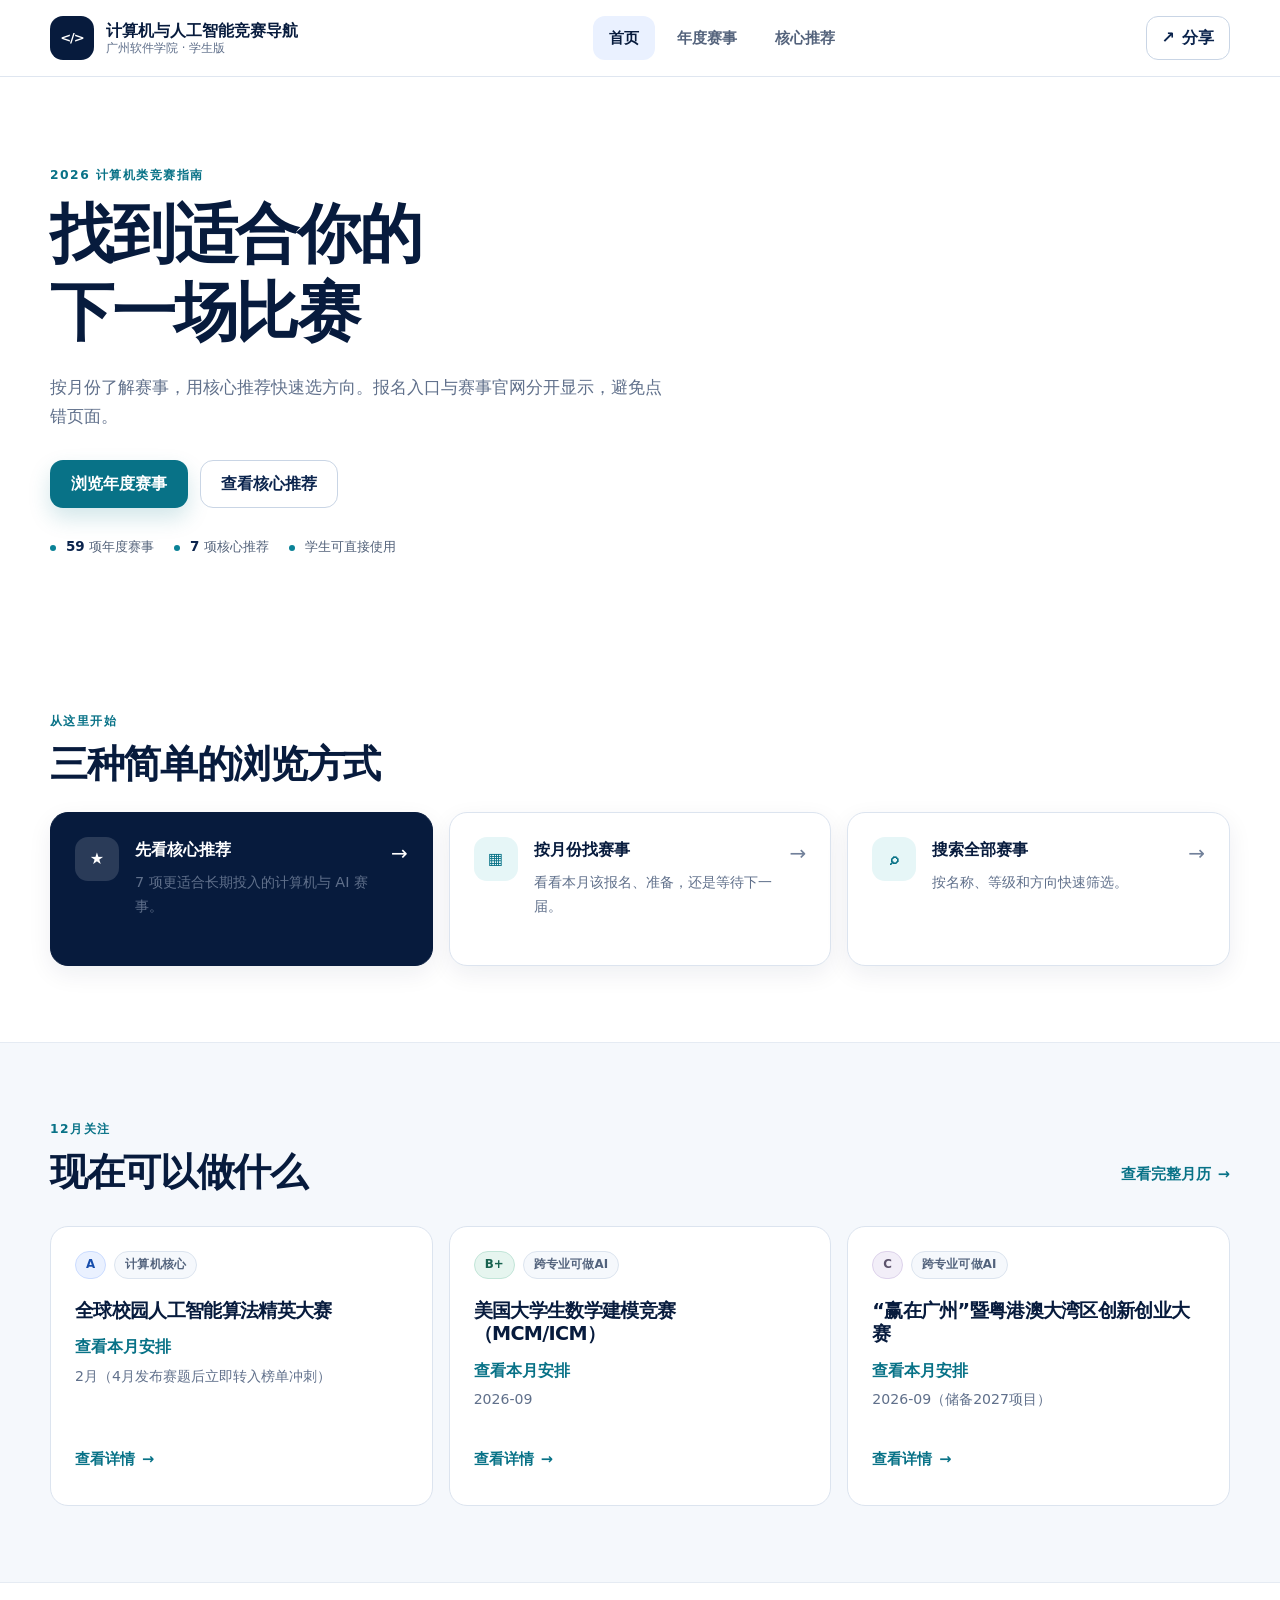
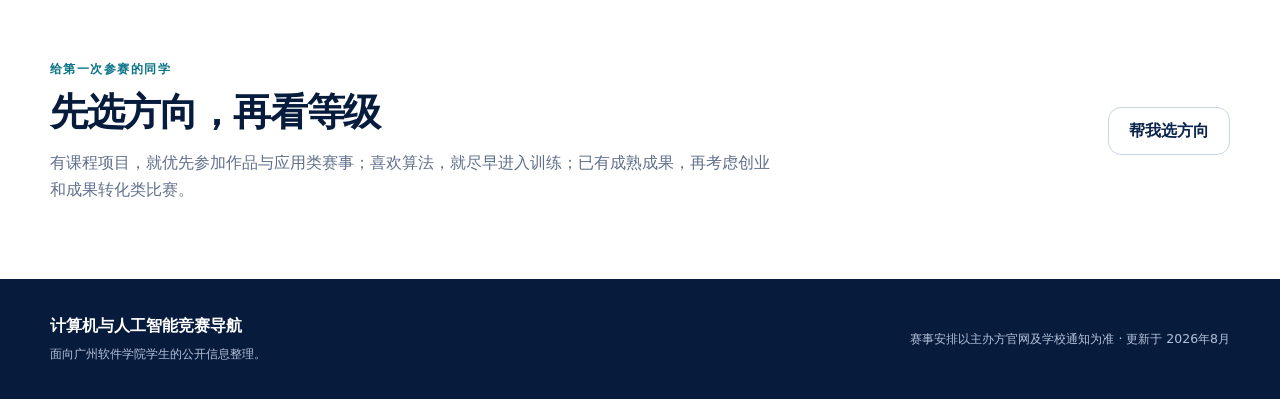
==== site/index.html @ 55485634 "Publish student competition guide" ====
<!doctype html>
<html lang="zh-CN">
<head>
  <meta charset="utf-8">
  <meta name="viewport" content="width=device-width, initial-scale=1">
  <meta name="theme-color" content="#071b3d">
  <meta name="description" content="面向广州软件学院学生的计算机与人工智能竞赛导航，简洁查看年度赛事、核心推荐、官网与报名状态。">
  <meta property="og:type" content="website">
  <meta property="og:title" content="计算机与人工智能竞赛导航">
  <meta property="og:description" content="找到适合你的下一场比赛。面向广州软件学院学生的简洁竞赛指南。">
  <meta property="og:image" content="https://jianfeng777.github.io/gzist-competition-guide/assets/og-cover.jpg">
  <meta property="og:url" content="https://jianfeng777.github.io/gzist-competition-guide/">
  <meta name="twitter:card" content="summary_large_image">
  <link rel="canonical" href="https://jianfeng777.github.io/gzist-competition-guide/">
  <link rel="icon" href="assets/favicon.svg" type="image/svg+xml">
  <link rel="stylesheet" href="styles.css">
  <title>计算机与人工智能竞赛导航｜广州软件学院</title>
</head>
<body data-page="home">
  <a class="skip-link" href="#main-content">跳到主要内容</a>

  <header class="site-header">
    <div class="shell header-inner">
      <a class="brand" href="index.html" aria-label="返回首页">
        <span class="brand-mark" aria-hidden="true">&lt;/&gt;</span>
        <span class="brand-copy">
          <strong>计算机与人工智能竞赛导航</strong>
          <small>广州软件学院 · 学生版</small>
        </span>
      </a>

      <button class="nav-toggle icon-button" type="button" aria-expanded="false" aria-controls="primary-nav">
        <span class="sr-only">打开导航</span>
        <span aria-hidden="true">☰</span>
      </button>

      <nav class="primary-nav" id="primary-nav" aria-label="主导航">
        <a href="index.html" data-nav="home">首页</a>
        <a href="competitions.html" data-nav="competitions">年度赛事</a>
        <a href="core.html" data-nav="core">核心推荐</a>
      </nav>

      <button class="share-button" id="share-button" type="button">
        <span aria-hidden="true">↗</span>
        <span>分享</span>
      </button>
    </div>
  </header>

  <main id="main-content">
    <section class="hero shell" aria-labelledby="hero-title">
      <div class="hero-copy">
        <p class="eyebrow">2026 计算机类竞赛指南</p>
        <h1 id="hero-title">找到适合你的<br>下一场比赛</h1>
        <p class="hero-summary">按月份了解赛事，用核心推荐快速选方向。报名入口与赛事官网分开显示，避免点错页面。</p>
        <div class="hero-actions">
          <a class="button button-primary" href="competitions.html">浏览年度赛事</a>
          <a class="button button-secondary" href="core.html">查看核心推荐</a>
        </div>
        <div class="hero-facts" aria-label="站点概况">
          <span><strong id="annual-count">54</strong> 项年度赛事</span>
          <span><strong id="core-count">7</strong> 项核心推荐</span>
          <span>学生可直接使用</span>
        </div>
      </div>
    </section>

    <section class="section shell" aria-labelledby="quick-title">
      <div class="section-heading compact-heading">
        <div>
          <p class="eyebrow">从这里开始</p>
          <h2 id="quick-title">三种简单的浏览方式</h2>
        </div>
      </div>
      <div class="entry-grid">
        <a class="entry-card entry-card-featured" href="core.html">
          <span class="entry-icon" aria-hidden="true">★</span>
          <div>
            <strong>先看核心推荐</strong>
            <p>7 项更适合长期投入的计算机与 AI 赛事。</p>
          </div>
          <span class="entry-arrow" aria-hidden="true">→</span>
        </a>
        <a class="entry-card" href="competitions.html">
          <span class="entry-icon" aria-hidden="true">▦</span>
          <div>
            <strong>按月份找赛事</strong>
            <p>看看本月该报名、准备，还是等待下一届。</p>
          </div>
          <span class="entry-arrow" aria-hidden="true">→</span>
        </a>
        <a class="entry-card" href="competitions.html?view=all">
          <span class="entry-icon" aria-hidden="true">⌕</span>
          <div>
            <strong>搜索全部赛事</strong>
            <p>按名称、等级和方向快速筛选。</p>
          </div>
          <span class="entry-arrow" aria-hidden="true">→</span>
        </a>
      </div>
    </section>

    <section class="section section-tinted" aria-labelledby="month-title">
      <div class="shell">
        <div class="section-heading">
          <div>
            <p class="eyebrow" id="month-eyebrow">本月关注</p>
            <h2 id="month-title">现在可以做什么</h2>
          </div>
          <a class="text-link" href="competitions.html">查看完整月历 <span aria-hidden="true">→</span></a>
        </div>
        <div class="focus-grid" id="home-focus-list" aria-live="polite"></div>
      </div>
    </section>

    <section class="section shell student-note" aria-labelledby="choose-title">
      <div class="student-note-copy">
        <p class="eyebrow">给第一次参赛的同学</p>
        <h2 id="choose-title">先选方向，再看等级</h2>
        <p>有课程项目，就优先参加作品与应用类赛事；喜欢算法，就尽早进入训练；已有成熟成果，再考虑创业和成果转化类比赛。</p>
      </div>
      <a class="button button-secondary" href="core.html">帮我选方向</a>
    </section>
  </main>

  <footer class="site-footer">
    <div class="shell footer-inner">
      <div>
        <strong>计算机与人工智能竞赛导航</strong>
        <p>面向广州软件学院学生的公开信息整理。</p>
      </div>
      <p>赛事安排以主办方官网及学校通知为准 · 更新于 <time datetime="2026-08-01">2026年8月</time></p>
    </div>
  </footer>

  <div class="toast" id="toast" role="status" aria-live="polite"></div>
  <noscript><p class="noscript">请启用 JavaScript 以查看本月推荐；年度赛事和核心推荐页面仍可正常打开。</p></noscript>
  <script src="data.js"></script>
  <script src="site.js"></script>
  <script src="home.js"></script>
</body>
</html>
---- site/styles.css ----
:root {
  --navy-950: #071b3d;
  --navy-900: #0b244d;
  --navy-800: #14345f;
  --blue-600: #245edb;
  --blue-100: #eaf1ff;
  --teal-700: #087287;
  --teal-600: #0a8297;
  --teal-100: #e6f6f7;
  --amber-700: #8a4b05;
  --amber-100: #fff3d8;
  --green-700: #176b55;
  --green-100: #e6f5ef;
  --red-700: #a83232;
  --red-100: #fff0f0;
  --ink: #13213a;
  --muted: #60708b;
  --line: #dce4ef;
  --line-strong: #c9d5e5;
  --surface: #ffffff;
  --surface-soft: #f5f8fc;
  --surface-blue: #eef5ff;
  --shadow-sm: 0 8px 24px rgba(10, 34, 75, 0.07);
  --shadow-md: 0 24px 60px rgba(10, 34, 75, 0.13);
  --radius-sm: 12px;
  --radius-md: 18px;
  --radius-lg: 28px;
  --shell: 1180px;
}

*,
*::before,
*::after {
  box-sizing: border-box;
}

html {
  scroll-behavior: smooth;
}

body {
  margin: 0;
  color: var(--ink);
  background: var(--surface);
  font-family: Inter, ui-sans-serif, system-ui, -apple-system, BlinkMacSystemFont, "Segoe UI", "PingFang SC", "Hiragino Sans GB", "Microsoft YaHei", sans-serif;
  line-height: 1.65;
  text-rendering: optimizeLegibility;
}

body.dialog-open {
  overflow: hidden;
}

a {
  color: inherit;
  text-decoration: none;
}

button,
input,
select {
  font: inherit;
}

button,
select {
  cursor: pointer;
}

img {
  display: block;
  max-width: 100%;
}

h1,
h2,
h3,
p,
figure {
  margin-top: 0;
}

h1,
h2,
h3,
strong {
  color: var(--navy-950);
}

h1,
h2,
h3 {
  line-height: 1.22;
  letter-spacing: -0.035em;
}

h1 {
  font-size: clamp(2.55rem, 5vw, 4.8rem);
}

h2 {
  font-size: clamp(1.72rem, 3vw, 2.45rem);
}

h3 {
  font-size: 1.15rem;
}

:focus-visible {
  outline: 3px solid rgba(36, 94, 219, 0.42);
  outline-offset: 3px;
}

.shell {
  width: min(calc(100% - 40px), var(--shell));
  margin-inline: auto;
}

.sr-only {
  position: absolute;
  width: 1px;
  height: 1px;
  padding: 0;
  margin: -1px;
  overflow: hidden;
  clip: rect(0, 0, 0, 0);
  white-space: nowrap;
  border: 0;
}

.skip-link {
  position: fixed;
  z-index: 1000;
  top: 10px;
  left: 10px;
  padding: 10px 14px;
  color: #fff;
  background: var(--navy-950);
  border-radius: 9px;
  transform: translateY(-150%);
}

.skip-link:focus {
  transform: translateY(0);
}

.eyebrow {
  margin-bottom: 10px;
  color: var(--teal-700);
  font-size: 0.77rem;
  font-weight: 800;
  letter-spacing: 0.12em;
  text-transform: uppercase;
}

.site-header {
  position: sticky;
  z-index: 40;
  top: 0;
  background: rgba(255, 255, 255, 0.96);
  border-bottom: 1px solid rgba(220, 228, 239, 0.9);
  backdrop-filter: blur(16px);
}

.header-inner {
  min-height: 76px;
  display: grid;
  grid-template-columns: auto 1fr auto;
  align-items: center;
  gap: 28px;
}

.brand {
  display: inline-flex;
  align-items: center;
  gap: 12px;
  min-width: 0;
}

.brand-mark {
  display: grid;
  width: 44px;
  height: 44px;
  flex: 0 0 44px;
  place-items: center;
  color: #fff;
  background: var(--navy-950);
  border-radius: 13px;
  font-size: 0.82rem;
  font-weight: 800;
  letter-spacing: -0.08em;
}

.brand-copy {
  display: flex;
  min-width: 0;
  flex-direction: column;
  line-height: 1.35;
}

.brand-copy strong {
  overflow: hidden;
  font-size: 0.98rem;
  text-overflow: ellipsis;
  white-space: nowrap;
}

.brand-copy small {
  color: var(--muted);
  font-size: 0.72rem;
}

.primary-nav {
  justify-self: center;
  display: flex;
  align-items: center;
  gap: 6px;
}

.primary-nav a {
  position: relative;
  min-height: 44px;
  display: inline-flex;
  align-items: center;
  padding: 0 16px;
  color: #53627b;
  border-radius: 12px;
  font-size: 0.92rem;
  font-weight: 700;
}

.primary-nav a:hover {
  color: var(--navy-950);
  background: var(--surface-soft);
}

.primary-nav a[aria-current="page"] {
  color: var(--navy-950);
  background: var(--blue-100);
}

.share-button,
.icon-button,
.subtle-button {
  min-width: 44px;
  min-height: 44px;
  border: 1px solid var(--line-strong);
  border-radius: 12px;
  color: var(--navy-900);
  background: var(--surface);
}

.share-button {
  display: inline-flex;
  align-items: center;
  justify-content: center;
  gap: 7px;
  padding: 0 15px;
  font-weight: 700;
}

.share-button:hover,
.subtle-button:hover,
.icon-button:hover {
  border-color: #9aacc4;
  background: var(--surface-soft);
}

.nav-toggle {
  display: none;
  font-size: 1.25rem;
}

.hero {
  min-height: 520px;
  display: grid;
  grid-template-columns: minmax(0, 820px);
  align-items: center;
  gap: 0;
  padding-block: 88px 76px;
}

.hero-copy {
  max-width: 820px;
}

.hero h1,
.core-hero h1,
.page-intro h1 {
  margin-bottom: 22px;
}

.hero h1 {
  max-width: 630px;
}

.hero-summary {
  max-width: 620px;
  margin-bottom: 30px;
  color: var(--muted);
  font-size: 1.08rem;
}

.hero-actions {
  display: flex;
  flex-wrap: wrap;
  gap: 12px;
}

.button {
  min-height: 48px;
  display: inline-flex;
  align-items: center;
  justify-content: center;
  gap: 8px;
  padding: 0 20px;
  border: 1px solid transparent;
  border-radius: 13px;
  font-weight: 800;
  transition: transform 160ms ease, box-shadow 160ms ease, background 160ms ease;
}

.button:hover:not(:disabled):not([aria-disabled="true"]) {
  transform: translateY(-1px);
}

.button-primary {
  color: #fff;
  background: var(--teal-700);
  box-shadow: 0 10px 22px rgba(8, 114, 135, 0.18);
}

.button-primary:hover {
  background: #075f70;
}

.button-secondary {
  color: var(--navy-900);
  background: var(--surface);
  border-color: var(--line-strong);
}

.button-secondary:hover {
  background: var(--surface-soft);
  border-color: #9baec7;
}

.button-small {
  min-height: 44px;
  padding-inline: 15px;
  font-size: 0.86rem;
}

.button[disabled],
.button[aria-disabled="true"] {
  color: #7d8a9f;
  background: #edf1f6;
  border-color: #e0e6ee;
  box-shadow: none;
  cursor: not-allowed;
}

.hero-facts {
  display: flex;
  flex-wrap: wrap;
  gap: 10px 20px;
  margin-top: 28px;
  color: #53627a;
  font-size: 0.84rem;
}

.hero-facts span {
  position: relative;
  padding-left: 16px;
}

.hero-facts span::before {
  content: "";
  position: absolute;
  top: 0.64em;
  left: 0;
  width: 6px;
  height: 6px;
  background: var(--teal-600);
  border-radius: 999px;
}

.hero-facts strong {
  color: var(--navy-900);
}

.section {
  padding-block: 76px;
}

.section-tinted {
  background: var(--surface-soft);
  border-block: 1px solid #e5ebf3;
}

.section-heading {
  display: flex;
  align-items: end;
  justify-content: space-between;
  gap: 24px;
  margin-bottom: 30px;
}

.section-heading h2 {
  margin-bottom: 0;
}

.compact-heading {
  margin-bottom: 24px;
}

.text-link {
  min-height: 44px;
  display: inline-flex;
  align-items: center;
  gap: 7px;
  color: var(--teal-700);
  font-size: 0.91rem;
  font-weight: 800;
  white-space: nowrap;
}

.text-link:hover {
  text-decoration: underline;
  text-underline-offset: 4px;
}

.entry-grid {
  display: grid;
  grid-template-columns: repeat(3, 1fr);
  gap: 16px;
}

.entry-card {
  min-height: 154px;
  display: grid;
  grid-template-columns: auto 1fr auto;
  align-items: start;
  gap: 16px;
  padding: 24px;
  background: var(--surface);
  border: 1px solid var(--line);
  border-radius: var(--radius-md);
  box-shadow: var(--shadow-sm);
  transition: border-color 160ms ease, transform 160ms ease, box-shadow 160ms ease;
}

.entry-card:hover {
  transform: translateY(-3px);
  border-color: #aec0d8;
  box-shadow: 0 16px 36px rgba(10, 34, 75, 0.11);
}

.entry-card-featured {
  color: #fff;
  background: var(--navy-950);
  border-color: var(--navy-950);
}

.entry-card-featured strong,
.entry-card-featured p {
  color: #fff;
}

.entry-card p {
  margin: 8px 0 0;
  color: var(--muted);
  font-size: 0.9rem;
}

.entry-icon {
  display: grid;
  width: 44px;
  height: 44px;
  place-items: center;
  color: var(--teal-700);
  background: var(--teal-100);
  border-radius: 13px;
  font-weight: 900;
}

.entry-card-featured .entry-icon {
  color: #fff;
  background: rgba(255, 255, 255, 0.14);
}

.entry-arrow {
  color: #71809a;
  font-size: 1.25rem;
}

.entry-card-featured .entry-arrow {
  color: #fff;
}

.focus-grid {
  display: grid;
  grid-template-columns: repeat(3, 1fr);
  gap: 16px;
}

.focus-card {
  min-height: 280px;
  display: flex;
  flex-direction: column;
  padding: 24px;
  background: var(--surface);
  border: 1px solid var(--line);
  border-radius: var(--radius-md);
}

.focus-card .badge-row {
  margin-bottom: 20px;
}

.focus-card h3 {
  margin-bottom: 12px;
  font-size: 1.2rem;
}

.focus-action {
  margin-bottom: 4px;
  color: var(--teal-700);
  font-weight: 800;
}

.focus-hint {
  color: var(--muted);
  font-size: 0.88rem;
}

.focus-card .text-link {
  align-self: flex-start;
  margin-top: auto;
}

.badge-row {
  display: flex;
  flex-wrap: wrap;
  align-items: center;
  gap: 8px;
}

.badge {
  min-height: 28px;
  display: inline-flex;
  align-items: center;
  padding: 3px 10px;
  color: #52627c;
  background: var(--surface-soft);
  border: 1px solid var(--line);
  border-radius: 999px;
  font-size: 0.74rem;
  font-weight: 800;
  letter-spacing: 0.01em;
}

.badge-level-a-plus {
  color: #9a2929;
  background: var(--red-100);
  border-color: #f2c5c5;
}

.badge-level-a {
  color: #174eac;
  background: var(--blue-100);
  border-color: #cbdcff;
}

.badge-level-b-plus,
.badge-level-b {
  color: #17624f;
  background: var(--green-100);
  border-color: #c2e5d8;
}

.badge-level-c {
  color: #5c536c;
  background: #f2eef8;
  border-color: #ddd2eb;
}

.badge-active {
  color: var(--green-700);
  background: var(--green-100);
  border-color: #c2e5d8;
}

.badge-warning {
  color: var(--amber-700);
  background: var(--amber-100);
  border-color: #eed7a8;
}

.badge-neutral {
  color: #5b687d;
  background: #f1f4f8;
}

.student-note {
  display: flex;
  align-items: center;
  justify-content: space-between;
  gap: 40px;
}

.student-note-copy {
  max-width: 720px;
}

.student-note-copy h2 {
  margin-bottom: 14px;
}

.student-note-copy p:last-child {
  margin-bottom: 0;
  color: var(--muted);
}

.page-intro {
  padding-block: 62px 38px;
}

.page-intro h1 {
  font-size: clamp(2.35rem, 4.5vw, 3.8rem);
}

.page-intro > p:last-child {
  max-width: 680px;
  margin-bottom: 0;
  color: var(--muted);
  font-size: 1.02rem;
}

.catalog-shell {
  padding-bottom: 90px;
}

.catalog-toolbar {
  position: sticky;
  z-index: 25;
  top: 88px;
  display: grid;
  grid-template-columns: minmax(280px, 1fr) auto;
  gap: 16px;
  margin-bottom: 18px;
  padding: 12px;
  background: rgba(255, 255, 255, 0.96);
  border: 1px solid var(--line);
  border-radius: 16px;
  box-shadow: var(--shadow-sm);
  backdrop-filter: blur(12px);
}

.search-field {
  min-height: 48px;
  display: flex;
  align-items: center;
  gap: 10px;
  padding: 0 14px;
  background: var(--surface-soft);
  border: 1px solid transparent;
  border-radius: 12px;
  color: #6b7a91;
}

.search-field:focus-within {
  border-color: #9bb6e9;
  background: #fff;
}

.search-field input {
  width: 100%;
  min-width: 0;
  color: var(--ink);
  background: transparent;
  border: 0;
  outline: 0;
}

.search-field input::placeholder {
  color: #76849a;
}

.filter-row {
  display: flex;
  gap: 10px;
}

.filter-row label {
  display: flex;
  align-items: center;
  gap: 8px;
  color: var(--muted);
  font-size: 0.79rem;
  font-weight: 700;
}

.filter-row select {
  min-height: 48px;
  padding: 0 36px 0 12px;
  color: var(--navy-900);
  background: var(--surface);
  border: 1px solid var(--line-strong);
  border-radius: 12px;
  font-weight: 700;
}

.month-panel {
  margin-bottom: 22px;
  padding: 18px;
  background: var(--surface-soft);
  border: 1px solid var(--line);
  border-radius: var(--radius-md);
}

.month-panel-head {
  display: flex;
  align-items: center;
  justify-content: space-between;
  gap: 18px;
  margin-bottom: 14px;
}

.month-panel-head > div {
  display: flex;
  align-items: baseline;
  gap: 12px;
}

.month-panel-head strong {
  font-size: 1.15rem;
}

.month-panel-head span {
  color: var(--muted);
  font-size: 0.84rem;
}

.subtle-button {
  padding-inline: 14px;
  font-size: 0.82rem;
  font-weight: 800;
}

.month-strip {
  display: grid;
  grid-template-columns: repeat(12, minmax(58px, 1fr));
  gap: 6px;
}

.month-button {
  min-height: 54px;
  display: flex;
  flex-direction: column;
  align-items: center;
  justify-content: center;
  padding: 6px;
  color: #52617a;
  background: var(--surface);
  border: 1px solid var(--line);
  border-radius: 10px;
  font-size: 0.77rem;
  font-weight: 800;
}

.month-button small {
  color: #7b899e;
  font-size: 0.66rem;
  font-weight: 600;
}

.month-button:hover {
  border-color: #9db1cb;
}

.month-button[aria-pressed="true"] {
  color: #fff;
  background: var(--navy-900);
  border-color: var(--navy-900);
}

.month-button[aria-pressed="true"] small {
  color: #d9e6ff;
}

.catalog-results {
  display: grid;
  grid-template-columns: repeat(2, minmax(0, 1fr));
  gap: 14px;
}

.competition-card {
  min-height: 310px;
  display: flex;
  flex-direction: column;
  padding: 22px;
  background: var(--surface);
  border: 1px solid var(--line);
  border-radius: var(--radius-md);
  transition: border-color 160ms ease, box-shadow 160ms ease;
}

.competition-card:hover {
  border-color: #b5c4d8;
  box-shadow: var(--shadow-sm);
}

.competition-card.is-c-tier {
  border-style: dashed;
  background: #fcfbfe;
}

.competition-card h3 {
  margin: 14px 0 8px;
  font-size: 1.16rem;
}

.competition-card .card-intro {
  display: -webkit-box;
  overflow: hidden;
  margin-bottom: 16px;
  color: var(--muted);
  font-size: 0.89rem;
  -webkit-box-orient: vertical;
  -webkit-line-clamp: 3;
}

.card-stage {
  display: grid;
  grid-template-columns: auto 1fr;
  align-items: start;
  gap: 10px;
  margin-top: auto;
  padding: 12px;
  background: var(--surface-soft);
  border-radius: 12px;
}

.stage-dot {
  width: 9px;
  height: 9px;
  margin-top: 0.55em;
  background: #7f8ca0;
  border-radius: 999px;
}

.stage-dot.active {
  background: var(--green-700);
}

.stage-dot.warning {
  background: var(--amber-700);
}

.card-stage strong {
  display: block;
  font-size: 0.83rem;
}

.card-stage span {
  display: block;
  margin-top: 2px;
  color: var(--muted);
  font-size: 0.78rem;
}

.card-actions {
  display: grid;
  grid-template-columns: repeat(3, 1fr);
  gap: 8px;
  margin-top: 14px;
}

.card-actions .button {
  padding-inline: 10px;
}

.registration-hint {
  grid-column: 1 / -1;
  margin: 0;
  color: var(--muted);
  font-size: 0.75rem;
}

.empty-state {
  padding: 70px 20px;
  text-align: center;
  background: var(--surface-soft);
  border: 1px dashed var(--line-strong);
  border-radius: var(--radius-md);
}

.empty-state > span {
  display: inline-grid;
  width: 52px;
  height: 52px;
  place-items: center;
  color: var(--teal-700);
  background: var(--teal-100);
  border-radius: 16px;
  font-size: 1.4rem;
}

.empty-state h3 {
  margin: 18px 0 8px;
}

.empty-state p {
  color: var(--muted);
}

.detail-dialog {
  width: min(720px, calc(100% - 32px));
  max-height: min(86vh, 900px);
  padding: 0;
  overflow: hidden;
  color: var(--ink);
  background: var(--surface);
  border: 0;
  border-radius: 22px;
  box-shadow: var(--shadow-md);
}

.detail-dialog::backdrop {
  background: rgba(3, 14, 35, 0.62);
  backdrop-filter: blur(4px);
}

.dialog-card {
  max-height: inherit;
  display: flex;
  flex-direction: column;
}

.dialog-header {
  display: flex;
  align-items: start;
  justify-content: space-between;
  gap: 18px;
  padding: 24px 26px 20px;
  border-bottom: 1px solid var(--line);
}

.dialog-header h2 {
  margin: 10px 0 0;
  font-size: clamp(1.35rem, 3vw, 1.85rem);
}

.dialog-close {
  flex: 0 0 44px;
  font-size: 1.5rem;
}

.dialog-body {
  padding: 24px 26px;
  overflow-y: auto;
}

.detail-lead {
  margin-bottom: 22px;
  padding: 16px;
  background: var(--surface-blue);
  border-radius: 14px;
}

.detail-lead strong {
  display: block;
  margin-bottom: 4px;
}

.detail-lead p {
  margin-bottom: 0;
  color: #445674;
}

.detail-grid {
  display: grid;
  grid-template-columns: 1fr 1fr;
  gap: 18px;
}

.detail-item {
  padding-bottom: 18px;
  border-bottom: 1px solid var(--line);
}

.detail-item.full {
  grid-column: 1 / -1;
}

.detail-item h3 {
  margin-bottom: 7px;
  color: var(--teal-700);
  font-size: 0.8rem;
  letter-spacing: 0.04em;
}

.detail-item p {
  margin-bottom: 0;
  color: #4d5d75;
  font-size: 0.9rem;
}

.detail-more {
  grid-column: 1 / -1;
  border-bottom: 1px solid var(--line);
}

.detail-more summary {
  min-height: 48px;
  display: flex;
  align-items: center;
  color: var(--navy-900);
  font-size: 0.88rem;
  font-weight: 800;
  cursor: pointer;
}

.detail-more p {
  color: #4d5d75;
  font-size: 0.89rem;
}

.dialog-footer {
  display: grid;
  grid-template-columns: 1fr 1fr;
  gap: 10px;
  padding: 16px 26px 22px;
  background: var(--surface-soft);
  border-top: 1px solid var(--line);
}

.dialog-registration-note {
  grid-column: 1 / -1;
  margin: 0;
  color: var(--muted);
  font-size: 0.78rem;
}

.core-hero {
  display: grid;
  grid-template-columns: minmax(0, 1.2fr) minmax(300px, 0.8fr);
  align-items: end;
  gap: 64px;
  padding-block: 72px 54px;
}

.core-hero h1 {
  font-size: clamp(2.6rem, 5vw, 4.5rem);
}

.core-hero > div:first-child > p:last-child {
  max-width: 700px;
  margin-bottom: 0;
  color: var(--muted);
  font-size: 1.05rem;
}

.core-principle {
  display: grid;
  grid-template-columns: auto 1fr;
  gap: 16px;
  padding: 24px;
  color: #fff;
  background: var(--navy-950);
  border-radius: var(--radius-md);
  box-shadow: var(--shadow-md);
}

.core-principle > span {
  display: grid;
  width: 46px;
  height: 46px;
  place-items: center;
  color: var(--navy-950);
  background: #fff;
  border-radius: 14px;
  font-size: 1.2rem;
}

.core-principle strong,
.core-principle p {
  color: #fff;
}

.core-principle p {
  margin: 5px 0 0;
  font-size: 0.88rem;
  opacity: 0.78;
}

.timeline-section {
  padding-block: 24px 58px;
}

.timeline {
  display: grid;
  grid-template-columns: repeat(4, 1fr);
  margin: 0;
  padding: 0;
  list-style: none;
  border: 1px solid var(--line);
  border-radius: var(--radius-md);
  overflow: hidden;
}

.timeline li {
  position: relative;
  min-height: 112px;
  padding: 22px;
  background: var(--surface);
}

.timeline li + li {
  border-left: 1px solid var(--line);
}

.timeline li::before {
  content: "";
  display: block;
  width: 24px;
  height: 4px;
  margin-bottom: 18px;
  background: var(--teal-600);
  border-radius: 999px;
}

.timeline span {
  display: block;
  color: var(--muted);
  font-size: 0.76rem;
}

.timeline strong {
  display: block;
  margin-top: 4px;
  font-size: 0.93rem;
}

.core-group + .core-group {
  margin-top: 48px;
}

.core-group-heading {
  display: flex;
  align-items: baseline;
  gap: 12px;
  margin-bottom: 16px;
}

.core-group-heading h3 {
  margin: 0;
  font-size: 1.35rem;
}

.core-group-heading p {
  margin: 0;
  color: var(--muted);
  font-size: 0.85rem;
}

.core-grid {
  display: grid;
  grid-template-columns: repeat(3, minmax(0, 1fr));
  gap: 16px;
}

.core-card {
  min-height: 350px;
  display: flex;
  flex-direction: column;
  padding: 24px;
  background: var(--surface);
  border: 1px solid var(--line);
  border-radius: var(--radius-md);
  box-shadow: var(--shadow-sm);
}

.core-card h3 {
  margin: 16px 0 8px;
  font-size: 1.18rem;
}

.core-position {
  margin-bottom: 14px;
  color: var(--teal-700);
  font-size: 0.82rem;
  font-weight: 800;
}

.core-why {
  display: -webkit-box;
  overflow: hidden;
  color: var(--muted);
  font-size: 0.88rem;
  -webkit-box-orient: vertical;
  -webkit-line-clamp: 4;
}

.core-window {
  margin-top: auto;
  padding: 12px;
  background: var(--surface-soft);
  border-radius: 12px;
  color: #52617a;
  font-size: 0.8rem;
}

.core-window strong {
  display: block;
  margin-bottom: 3px;
  font-size: 0.77rem;
}

.core-card .card-actions {
  grid-template-columns: 1fr 1fr;
}

.site-footer {
  padding-block: 34px;
  color: #c4cee0;
  background: var(--navy-950);
}

.footer-inner {
  display: flex;
  align-items: center;
  justify-content: space-between;
  gap: 30px;
}

.footer-inner strong {
  color: #fff;
}

.footer-inner p {
  margin: 5px 0 0;
  color: #b5c2d8;
  font-size: 0.78rem;
}

.footer-inner > p {
  margin: 0;
  text-align: right;
}

.toast {
  position: fixed;
  z-index: 100;
  right: 24px;
  bottom: 24px;
  max-width: min(360px, calc(100% - 32px));
  padding: 12px 16px;
  color: #fff;
  background: var(--navy-950);
  border-radius: 12px;
  box-shadow: var(--shadow-md);
  opacity: 0;
  pointer-events: none;
  transform: translateY(10px);
  transition: opacity 160ms ease, transform 160ms ease;
}

.toast.is-visible {
  opacity: 1;
  transform: translateY(0);
}

.noscript {
  margin: 0;
  padding: 12px 20px;
  color: var(--amber-700);
  background: var(--amber-100);
  text-align: center;
}

@media (max-width: 1040px) {
  .header-inner {
    gap: 14px;
  }

  .primary-nav a {
    padding-inline: 12px;
  }

  .hero {
    min-height: auto;
    grid-template-columns: 1fr;
    gap: 0;
    padding-block: 60px;
  }

  .hero h1 {
    font-size: clamp(2.6rem, 6vw, 4rem);
  }

  .entry-grid,
  .focus-grid,
  .core-grid {
    grid-template-columns: repeat(2, minmax(0, 1fr));
  }

  .entry-grid .entry-card:last-child,
  .focus-grid .focus-card:last-child {
    grid-column: span 2;
  }

  .catalog-toolbar {
    grid-template-columns: 1fr;
  }

  .filter-row {
    justify-content: space-between;
  }

  .filter-row label {
    flex: 1;
  }

  .filter-row select {
    width: 100%;
  }

  .month-strip {
    display: flex;
    overflow-x: auto;
    scroll-snap-type: x proximity;
    scrollbar-width: thin;
  }

  .month-button {
    min-width: 68px;
    flex: 0 0 68px;
    scroll-snap-align: center;
  }

  .core-hero {
    gap: 34px;
  }
}

@media (max-width: 760px) {
  .shell {
    width: min(calc(100% - 28px), var(--shell));
  }

  .site-header {
    position: sticky;
  }

  .header-inner {
    min-height: 68px;
    grid-template-columns: 1fr auto auto;
  }

  .brand-mark {
    width: 40px;
    height: 40px;
    flex-basis: 40px;
  }

  .brand-copy strong {
    max-width: 210px;
    font-size: 0.88rem;
  }

  .brand-copy small {
    display: none;
  }

  .nav-toggle {
    display: inline-grid;
    place-items: center;
  }

  .primary-nav {
    position: absolute;
    top: calc(100% + 1px);
    right: 14px;
    left: 14px;
    display: none;
    padding: 10px;
    background: var(--surface);
    border: 1px solid var(--line);
    border-radius: 14px;
    box-shadow: var(--shadow-md);
  }

  .primary-nav.is-open {
    display: grid;
  }

  .primary-nav a {
    width: 100%;
  }

  .share-button {
    width: 44px;
    padding: 0;
  }

  .share-button span:last-child {
    display: none;
  }

  .hero {
    grid-template-columns: 1fr;
    padding-block: 44px 50px;
  }

  .hero h1 {
    font-size: clamp(2.7rem, 13vw, 4rem);
  }

  .hero-summary {
    font-size: 1rem;
  }

  .hero-actions .button {
    flex: 1;
  }

  .hero-facts {
    gap: 8px 16px;
  }

  .section {
    padding-block: 54px;
  }

  .section-heading {
    align-items: start;
  }

  .section-heading:not(.compact-heading) {
    flex-direction: column;
    gap: 10px;
  }

  .entry-grid,
  .focus-grid,
  .catalog-results,
  .core-grid {
    grid-template-columns: 1fr;
  }

  .entry-grid .entry-card:last-child,
  .focus-grid .focus-card:last-child {
    grid-column: auto;
  }

  .entry-card,
  .focus-card,
  .competition-card,
  .core-card {
    min-height: auto;
  }

  .student-note {
    align-items: start;
    flex-direction: column;
    gap: 24px;
  }

  .page-intro {
    padding-block: 44px 28px;
  }

  .catalog-toolbar {
    position: static;
    padding: 10px;
  }

  .filter-row {
    flex-direction: column;
  }

  .filter-row label {
    display: grid;
    grid-template-columns: 54px 1fr;
  }

  .month-panel {
    padding: 14px;
  }

  .month-panel-head > div {
    align-items: start;
    flex-direction: column;
    gap: 2px;
  }

  .card-actions {
    grid-template-columns: 1fr 1fr;
  }

  .card-actions .details-button {
    grid-column: 1 / -1;
    order: -1;
  }

  .detail-dialog {
    width: 100%;
    max-width: none;
    max-height: 92vh;
    margin: auto 0 0;
    border-radius: 22px 22px 0 0;
  }

  .dialog-header,
  .dialog-body {
    padding-inline: 18px;
  }

  .dialog-footer {
    padding-inline: 18px;
  }

  .detail-grid {
    grid-template-columns: 1fr;
  }

  .detail-item.full {
    grid-column: auto;
  }

  .core-hero {
    grid-template-columns: 1fr;
    align-items: start;
    gap: 30px;
    padding-block: 48px 36px;
  }

  .timeline {
    grid-template-columns: 1fr 1fr;
  }

  .timeline li:nth-child(3) {
    border-left: 0;
  }

  .timeline li:nth-child(n + 3) {
    border-top: 1px solid var(--line);
  }

  .footer-inner {
    align-items: start;
    flex-direction: column;
    gap: 20px;
  }

  .footer-inner > p {
    text-align: left;
  }
}

@media (max-width: 460px) {
  .brand-copy strong {
    max-width: 178px;
    font-size: 0.78rem;
  }

  .hero-actions {
    display: grid;
  }

  .hero-facts span {
    width: 100%;
  }

  .entry-card {
    grid-template-columns: auto 1fr;
  }

  .entry-arrow {
    display: none;
  }

  .card-actions,
  .dialog-footer {
    grid-template-columns: 1fr;
  }

  .card-actions .details-button,
  .registration-hint,
  .dialog-registration-note {
    grid-column: auto;
  }

  .timeline {
    grid-template-columns: 1fr;
  }

  .timeline li + li,
  .timeline li:nth-child(3) {
    border-top: 1px solid var(--line);
    border-left: 0;
  }
}

@media (prefers-reduced-motion: reduce) {
  html {
    scroll-behavior: auto;
  }

  *,
  *::before,
  *::after {
    transition-duration: 0.01ms !important;
    animation-duration: 0.01ms !important;
    animation-iteration-count: 1 !important;
  }
}
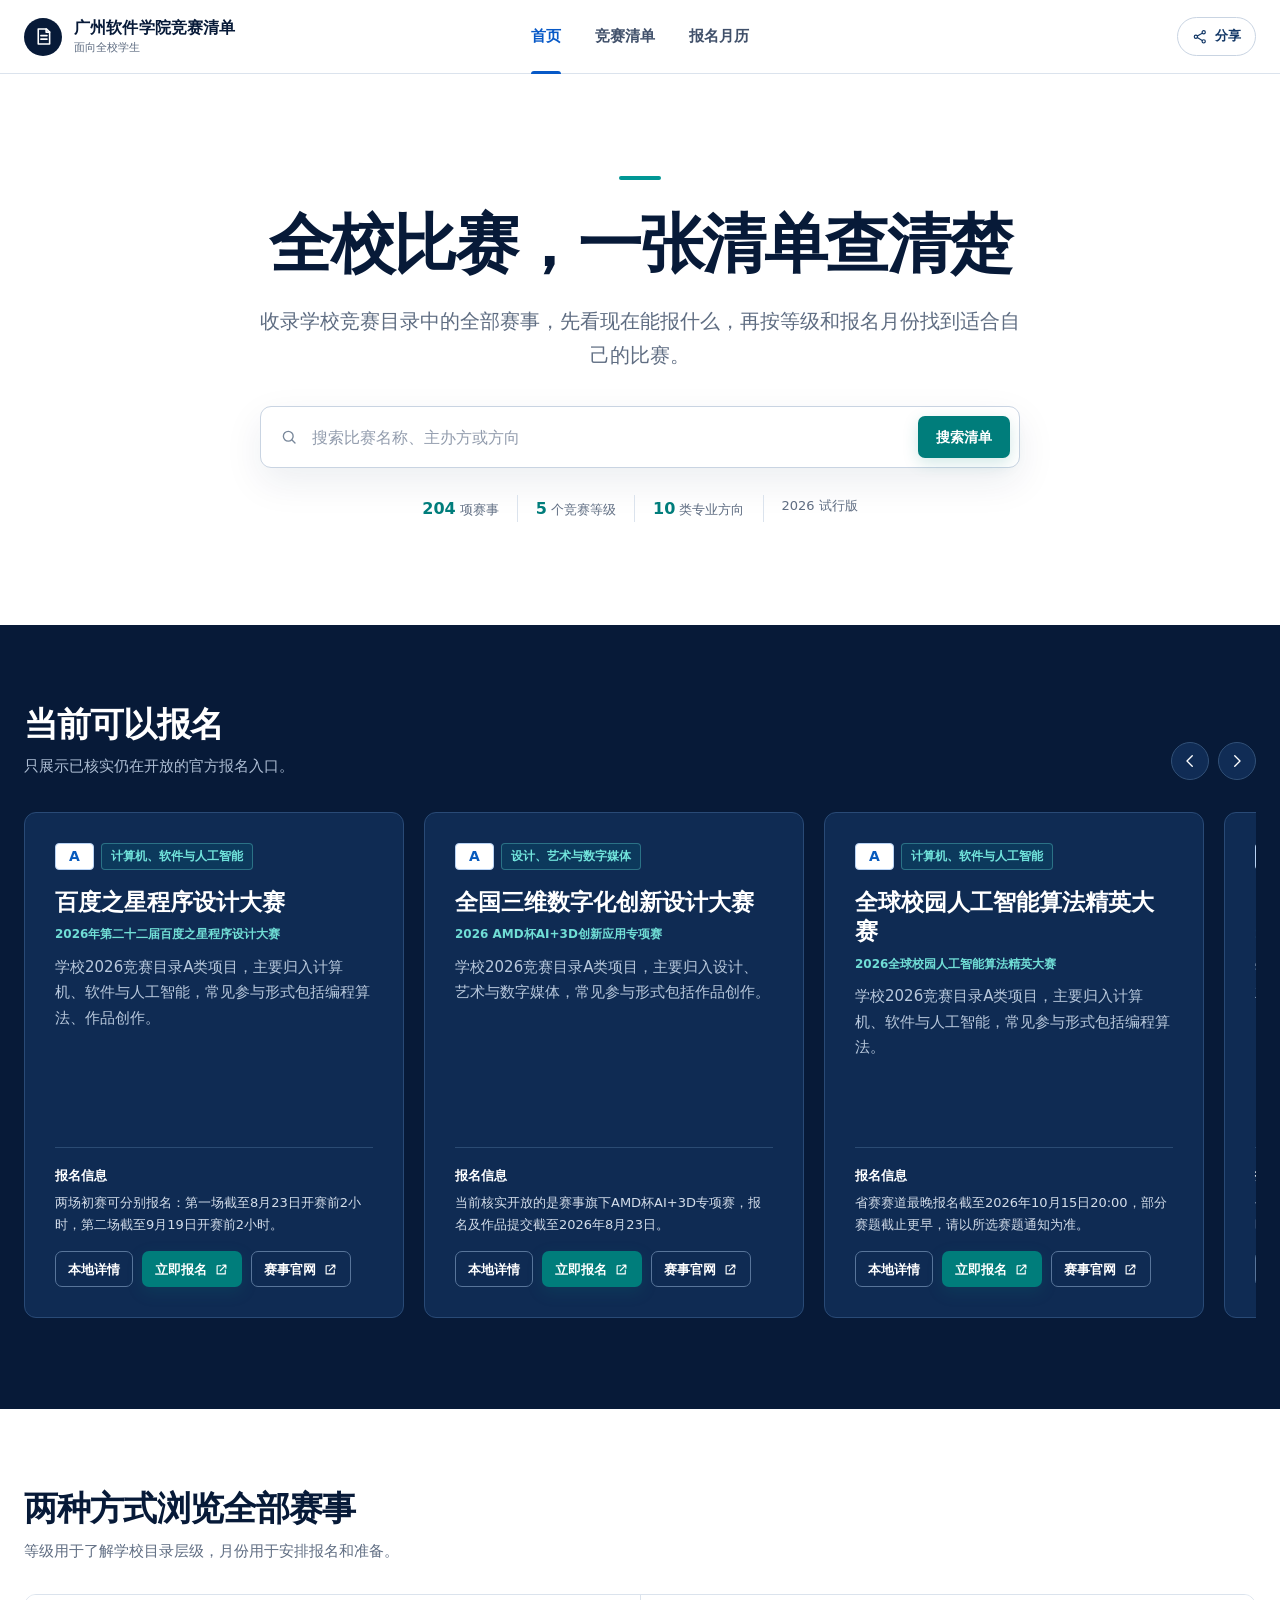
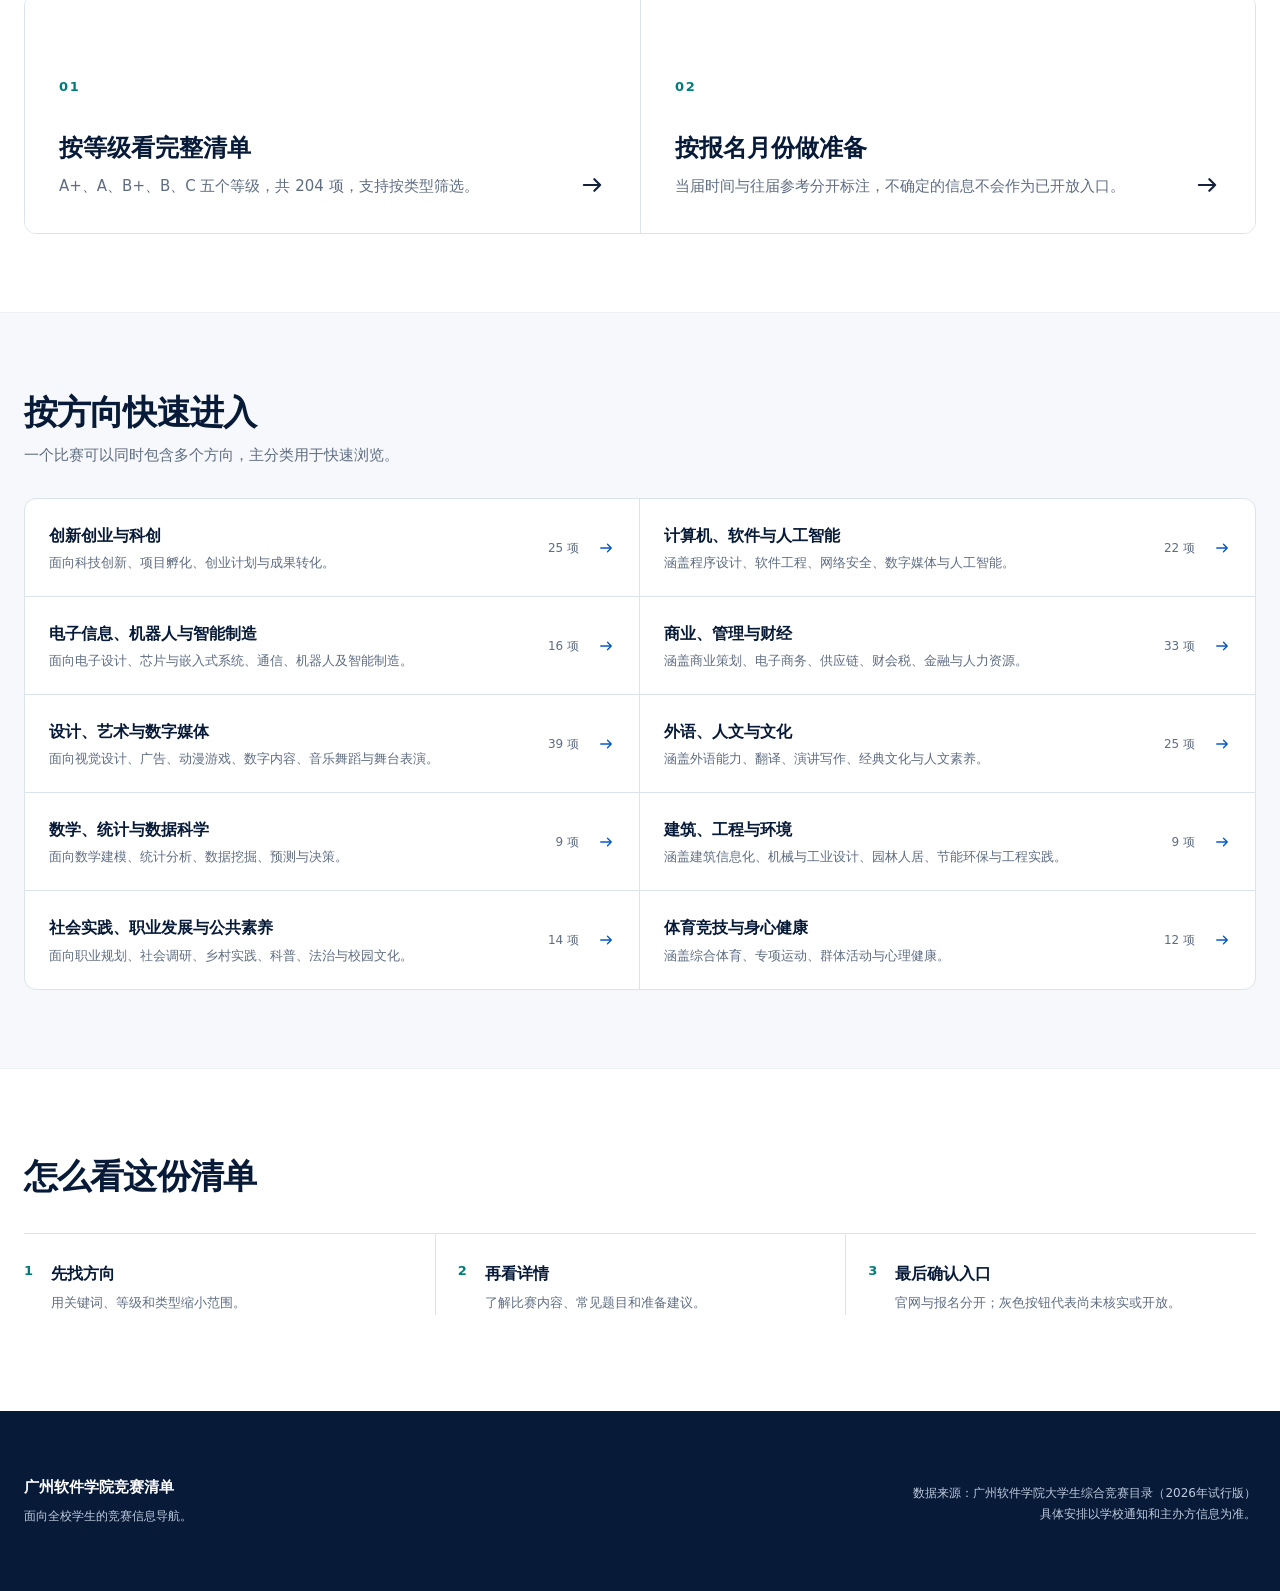
==== commit b6a683ba: "feat: expand competition guide to full school catalog" ====
--- a/site/index.html
+++ b/site/index.html
@@ -4,137 +4,118 @@
   <meta charset="utf-8">
   <meta name="viewport" content="width=device-width, initial-scale=1">
   <meta name="theme-color" content="#071b3d">
-  <meta name="description" content="面向广州软件学院学生的计算机与人工智能竞赛导航，简洁查看年度赛事、核心推荐、官网与报名状态。">
+  <meta name="description" content="广州软件学院全校竞赛清单：查看当前可报名赛事、按等级浏览完整目录，并按报名月份提前准备。">
   <meta property="og:type" content="website">
-  <meta property="og:title" content="计算机与人工智能竞赛导航">
-  <meta property="og:description" content="找到适合你的下一场比赛。面向广州软件学院学生的简洁竞赛指南。">
-  <meta property="og:image" content="https://jianfeng777.github.io/gzist-competition-guide/assets/og-cover.jpg">
+  <meta property="og:title" content="广州软件学院竞赛清单">
+  <meta property="og:description" content="全校比赛，一张清单查清楚。">
   <meta property="og:url" content="https://jianfeng777.github.io/gzist-competition-guide/">
-  <meta name="twitter:card" content="summary_large_image">
   <link rel="canonical" href="https://jianfeng777.github.io/gzist-competition-guide/">
   <link rel="icon" href="assets/favicon.svg" type="image/svg+xml">
   <link rel="stylesheet" href="styles.css">
-  <title>计算机与人工智能竞赛导航｜广州软件学院</title>
+  <title>广州软件学院竞赛清单</title>
 </head>
 <body data-page="home">
   <a class="skip-link" href="#main-content">跳到主要内容</a>
-
   <header class="site-header">
     <div class="shell header-inner">
       <a class="brand" href="index.html" aria-label="返回首页">
-        <span class="brand-mark" aria-hidden="true">&lt;/&gt;</span>
-        <span class="brand-copy">
-          <strong>计算机与人工智能竞赛导航</strong>
-          <small>广州软件学院 · 学生版</small>
+        <span class="brand-mark" aria-hidden="true">
+          <svg viewBox="0 0 24 24"><path d="M6 3.5h9.5L19 7v13.5H6z"/><path d="M15 3.5V7h4M9 11h7M9 15h7"/></svg>
         </span>
+        <span class="brand-copy"><strong>广州软件学院竞赛清单</strong><small>面向全校学生</small></span>
       </a>
-
       <button class="nav-toggle icon-button" type="button" aria-expanded="false" aria-controls="primary-nav">
         <span class="sr-only">打开导航</span>
-        <span aria-hidden="true">☰</span>
+        <svg viewBox="0 0 24 24" aria-hidden="true"><path d="M4 7h16M4 12h16M4 17h16"/></svg>
       </button>
-
       <nav class="primary-nav" id="primary-nav" aria-label="主导航">
         <a href="index.html" data-nav="home">首页</a>
-        <a href="competitions.html" data-nav="competitions">年度赛事</a>
-        <a href="core.html" data-nav="core">核心推荐</a>
+        <a href="competitions.html" data-nav="competitions">竞赛清单</a>
+        <a href="calendar.html" data-nav="calendar">报名月历</a>
       </nav>
-
       <button class="share-button" id="share-button" type="button">
-        <span aria-hidden="true">↗</span>
+        <svg viewBox="0 0 24 24" aria-hidden="true"><circle cx="18" cy="5" r="2.5"/><circle cx="6" cy="12" r="2.5"/><circle cx="18" cy="19" r="2.5"/><path d="m8.2 10.8 7.5-4.4M8.2 13.2l7.5 4.4"/></svg>
         <span>分享</span>
       </button>
     </div>
   </header>
 
   <main id="main-content">
-    <section class="hero shell" aria-labelledby="hero-title">
-      <div class="hero-copy">
-        <p class="eyebrow">2026 计算机类竞赛指南</p>
-        <h1 id="hero-title">找到适合你的<br>下一场比赛</h1>
-        <p class="hero-summary">按月份了解赛事，用核心推荐快速选方向。报名入口与赛事官网分开显示，避免点错页面。</p>
-        <div class="hero-actions">
-          <a class="button button-primary" href="competitions.html">浏览年度赛事</a>
-          <a class="button button-secondary" href="core.html">查看核心推荐</a>
+    <section class="home-hero shell" aria-labelledby="hero-title">
+      <h1 id="hero-title">全校比赛，一张清单查清楚</h1>
+      <p>收录学校竞赛目录中的全部赛事，先看现在能报什么，再按等级和报名月份找到适合自己的比赛。</p>
+      <form class="hero-search" id="home-search-form" role="search">
+        <svg viewBox="0 0 24 24" aria-hidden="true"><circle cx="11" cy="11" r="6.5"/><path d="m16 16 4 4"/></svg>
+        <label class="sr-only" for="home-search-input">搜索比赛</label>
+        <input id="home-search-input" type="search" placeholder="搜索比赛名称、主办方或方向" autocomplete="off">
+        <button class="button button-primary" type="submit">搜索清单</button>
+      </form>
+      <div class="catalog-facts" aria-label="清单概况">
+        <span><strong id="catalog-count">204</strong> 项赛事</span>
+        <span><strong>5</strong> 个竞赛等级</span>
+        <span><strong id="category-count">10</strong> 类专业方向</span>
+        <span id="edition-label">2026 试行版</span>
+      </div>
+    </section>
+
+    <section class="section current-section" aria-labelledby="open-title">
+      <div class="shell">
+        <div class="section-heading">
+          <div><h2 id="open-title">当前可以报名</h2><p>只展示已核实仍在开放的官方报名入口。</p></div>
+          <div class="carousel-controls" aria-label="切换当前可报名赛事">
+            <button class="icon-button" id="carousel-prev" type="button"><span class="sr-only">上一项</span><svg viewBox="0 0 24 24" aria-hidden="true"><path d="m15 5-7 7 7 7"/></svg></button>
+            <button class="icon-button" id="carousel-next" type="button"><span class="sr-only">下一项</span><svg viewBox="0 0 24 24" aria-hidden="true"><path d="m9 5 7 7-7 7"/></svg></button>
+          </div>
         </div>
-        <div class="hero-facts" aria-label="站点概况">
-          <span><strong id="annual-count">54</strong> 项年度赛事</span>
-          <span><strong id="core-count">7</strong> 项核心推荐</span>
-          <span>学生可直接使用</span>
+        <div class="open-carousel" id="open-carousel" aria-live="polite"></div>
+        <div class="empty-inline" id="open-empty" hidden>
+          <strong>暂未核实到当前仍开放的报名入口</strong>
+          <p>可以先浏览完整清单或报名月历，等待学校及主办方发布新通知。</p>
         </div>
       </div>
     </section>
 
-    <section class="section shell" aria-labelledby="quick-title">
-      <div class="section-heading compact-heading">
-        <div>
-          <p class="eyebrow">从这里开始</p>
-          <h2 id="quick-title">三种简单的浏览方式</h2>
-        </div>
+    <section class="section shell" aria-labelledby="browse-title">
+      <div class="section-heading">
+        <div><h2 id="browse-title">两种方式浏览全部赛事</h2><p>等级用于了解学校目录层级，月份用于安排报名和准备。</p></div>
       </div>
-      <div class="entry-grid">
-        <a class="entry-card entry-card-featured" href="core.html">
-          <span class="entry-icon" aria-hidden="true">★</span>
-          <div>
-            <strong>先看核心推荐</strong>
-            <p>7 项更适合长期投入的计算机与 AI 赛事。</p>
-          </div>
-          <span class="entry-arrow" aria-hidden="true">→</span>
+      <div class="browse-entries">
+        <a class="browse-entry" href="competitions.html">
+          <div><span class="entry-index">01</span><h3>按等级看完整清单</h3><p>A+、A、B+、B、C 五个等级，共 204 项，支持按类型筛选。</p></div>
+          <svg viewBox="0 0 24 24" aria-hidden="true"><path d="M5 12h14M14 7l5 5-5 5"/></svg>
         </a>
-        <a class="entry-card" href="competitions.html">
-          <span class="entry-icon" aria-hidden="true">▦</span>
-          <div>
-            <strong>按月份找赛事</strong>
-            <p>看看本月该报名、准备，还是等待下一届。</p>
-          </div>
-          <span class="entry-arrow" aria-hidden="true">→</span>
-        </a>
-        <a class="entry-card" href="competitions.html?view=all">
-          <span class="entry-icon" aria-hidden="true">⌕</span>
-          <div>
-            <strong>搜索全部赛事</strong>
-            <p>按名称、等级和方向快速筛选。</p>
-          </div>
-          <span class="entry-arrow" aria-hidden="true">→</span>
+        <a class="browse-entry" href="calendar.html">
+          <div><span class="entry-index">02</span><h3>按报名月份做准备</h3><p>当届时间与往届参考分开标注，不确定的信息不会作为已开放入口。</p></div>
+          <svg viewBox="0 0 24 24" aria-hidden="true"><path d="M5 12h14M14 7l5 5-5 5"/></svg>
         </a>
       </div>
     </section>
 
-    <section class="section section-tinted" aria-labelledby="month-title">
+    <section class="section section-muted" aria-labelledby="category-title">
       <div class="shell">
-        <div class="section-heading">
-          <div>
-            <p class="eyebrow" id="month-eyebrow">本月关注</p>
-            <h2 id="month-title">现在可以做什么</h2>
-          </div>
-          <a class="text-link" href="competitions.html">查看完整月历 <span aria-hidden="true">→</span></a>
-        </div>
-        <div class="focus-grid" id="home-focus-list" aria-live="polite"></div>
+        <div class="section-heading"><div><h2 id="category-title">按方向快速进入</h2><p>一个比赛可以同时包含多个方向，主分类用于快速浏览。</p></div></div>
+        <div class="category-directory" id="home-category-list"></div>
       </div>
     </section>
 
-    <section class="section shell student-note" aria-labelledby="choose-title">
-      <div class="student-note-copy">
-        <p class="eyebrow">给第一次参赛的同学</p>
-        <h2 id="choose-title">先选方向，再看等级</h2>
-        <p>有课程项目，就优先参加作品与应用类赛事；喜欢算法，就尽早进入训练；已有成熟成果，再考虑创业和成果转化类比赛。</p>
-      </div>
-      <a class="button button-secondary" href="core.html">帮我选方向</a>
+    <section class="section shell usage-section" aria-labelledby="usage-title">
+      <h2 id="usage-title">怎么看这份清单</h2>
+      <ol class="usage-steps">
+        <li><span>1</span><div><strong>先找方向</strong><p>用关键词、等级和类型缩小范围。</p></div></li>
+        <li><span>2</span><div><strong>再看详情</strong><p>了解比赛内容、常见题目和准备建议。</p></div></li>
+        <li><span>3</span><div><strong>最后确认入口</strong><p>官网与报名分开；灰色按钮代表尚未核实或开放。</p></div></li>
+      </ol>
     </section>
   </main>
 
   <footer class="site-footer">
     <div class="shell footer-inner">
-      <div>
-        <strong>计算机与人工智能竞赛导航</strong>
-        <p>面向广州软件学院学生的公开信息整理。</p>
-      </div>
-      <p>赛事安排以主办方官网及学校通知为准 · 更新于 <time datetime="2026-08-01">2026年8月</time></p>
+      <div><strong>广州软件学院竞赛清单</strong><p>面向全校学生的竞赛信息导航。</p></div>
+      <p>数据来源：广州软件学院大学生综合竞赛目录（2026年试行版）<br>具体安排以学校通知和主办方信息为准。</p>
     </div>
   </footer>
-
   <div class="toast" id="toast" role="status" aria-live="polite"></div>
-  <noscript><p class="noscript">请启用 JavaScript 以查看本月推荐；年度赛事和核心推荐页面仍可正常打开。</p></noscript>
+  <noscript><p class="noscript">请启用 JavaScript 以查看当前报名与分类统计。</p></noscript>
   <script src="data.js"></script>
   <script src="site.js"></script>
   <script src="home.js"></script>
--- a/site/styles.css
+++ b/site/styles.css
@@ -1,1617 +1,963 @@
 :root {
-  --navy-950: #071b3d;
-  --navy-900: #0b244d;
-  --navy-800: #14345f;
-  --blue-600: #245edb;
-  --blue-100: #eaf1ff;
-  --teal-700: #087287;
-  --teal-600: #0a8297;
-  --teal-100: #e6f6f7;
-  --amber-700: #8a4b05;
-  --amber-100: #fff3d8;
-  --green-700: #176b55;
-  --green-100: #e6f5ef;
-  --red-700: #a83232;
-  --red-100: #fff0f0;
-  --ink: #13213a;
-  --muted: #60708b;
-  --line: #dce4ef;
-  --line-strong: #c9d5e5;
-  --surface: #ffffff;
-  --surface-soft: #f5f8fc;
-  --surface-blue: #eef5ff;
-  --shadow-sm: 0 8px 24px rgba(10, 34, 75, 0.07);
-  --shadow-md: 0 24px 60px rgba(10, 34, 75, 0.13);
-  --radius-sm: 12px;
-  --radius-md: 18px;
-  --radius-lg: 28px;
-  --shell: 1180px;
-}
-
-*,
-*::before,
-*::after {
-  box-sizing: border-box;
-}
+  --navy-950: #071a38;
+  --navy-900: #0a2348;
+  --navy-800: #123766;
+  --blue-700: #0759c7;
+  --blue-600: #0b6de3;
+  --blue-100: #eaf3ff;
+  --teal-700: #007d7b;
+  --teal-600: #009795;
+  --teal-100: #e6f7f5;
+  --green-700: #18794e;
+  --green-100: #e8f7ef;
+  --amber-700: #a75a00;
+  --amber-100: #fff2df;
+  --orange-700: #c24b0a;
+  --orange-100: #fff0e7;
+  --ink: #12213c;
+  --muted: #5f6d82;
+  --muted-2: #8490a2;
+  --line: #dbe3ed;
+  --line-strong: #c9d4e2;
+  --paper: #ffffff;
+  --canvas: #f6f8fb;
+  --soft: #f0f4f8;
+  --shadow: 0 16px 50px rgba(16, 38, 70, 0.09);
+  --radius-sm: 7px;
+  --radius-md: 12px;
+  --radius-lg: 20px;
+  --shell: 1240px;
+  --font: "PingFang SC", "Microsoft YaHei", "Noto Sans CJK SC", system-ui, -apple-system, BlinkMacSystemFont, sans-serif;
+}
+
+* { box-sizing: border-box; }
 
 html {
+  color-scheme: light;
   scroll-behavior: smooth;
 }
 
 body {
   margin: 0;
+  min-width: 320px;
   color: var(--ink);
-  background: var(--surface);
-  font-family: Inter, ui-sans-serif, system-ui, -apple-system, BlinkMacSystemFont, "Segoe UI", "PingFang SC", "Hiragino Sans GB", "Microsoft YaHei", sans-serif;
-  line-height: 1.65;
-  text-rendering: optimizeLegibility;
-}
-
-body.dialog-open {
-  overflow: hidden;
-}
-
-a {
-  color: inherit;
-  text-decoration: none;
+  background: var(--paper);
+  font-family: var(--font);
+  font-size: 15px;
+  line-height: 1.7;
+  -webkit-font-smoothing: antialiased;
 }
 
 button,
 input,
-select {
-  font: inherit;
-}
+select { font: inherit; }
 
 button,
-select {
-  cursor: pointer;
-}
-
-img {
-  display: block;
-  max-width: 100%;
+a { -webkit-tap-highlight-color: transparent; }
+
+a { color: inherit; text-decoration: none; }
+
+svg {
+  width: 1.2em;
+  height: 1.2em;
+  fill: none;
+  stroke: currentColor;
+  stroke-width: 1.8;
+  stroke-linecap: round;
+  stroke-linejoin: round;
 }
 
 h1,
 h2,
 h3,
-p,
-figure {
-  margin-top: 0;
-}
-
-h1,
-h2,
-h3,
-strong {
-  color: var(--navy-950);
-}
+p { margin-top: 0; }
 
 h1,
 h2,
 h3 {
-  line-height: 1.22;
-  letter-spacing: -0.035em;
-}
-
-h1 {
-  font-size: clamp(2.55rem, 5vw, 4.8rem);
-}
-
-h2 {
-  font-size: clamp(1.72rem, 3vw, 2.45rem);
-}
-
-h3 {
-  font-size: 1.15rem;
-}
-
-:focus-visible {
-  outline: 3px solid rgba(36, 94, 219, 0.42);
-  outline-offset: 3px;
-}
-
-.shell {
-  width: min(calc(100% - 40px), var(--shell));
-  margin-inline: auto;
+  color: var(--navy-950);
+  line-height: 1.28;
+}
+
+h1 { letter-spacing: -0.035em; }
+
+button:focus-visible,
+a:focus-visible,
+input:focus-visible,
+select:focus-visible {
+  outline: 3px solid rgba(11, 109, 227, 0.26);
+  outline-offset: 2px;
 }
 
 .sr-only {
-  position: absolute;
-  width: 1px;
-  height: 1px;
-  padding: 0;
-  margin: -1px;
-  overflow: hidden;
-  clip: rect(0, 0, 0, 0);
-  white-space: nowrap;
-  border: 0;
+  position: absolute !important;
+  width: 1px !important;
+  height: 1px !important;
+  padding: 0 !important;
+  margin: -1px !important;
+  overflow: hidden !important;
+  clip: rect(0, 0, 0, 0) !important;
+  white-space: nowrap !important;
+  border: 0 !important;
 }
 
 .skip-link {
   position: fixed;
   z-index: 1000;
-  top: 10px;
-  left: 10px;
-  padding: 10px 14px;
+  top: 12px;
+  left: 12px;
+  padding: 9px 14px;
   color: #fff;
   background: var(--navy-950);
-  border-radius: 9px;
-  transform: translateY(-150%);
-}
-
-.skip-link:focus {
-  transform: translateY(0);
-}
-
-.eyebrow {
-  margin-bottom: 10px;
-  color: var(--teal-700);
-  font-size: 0.77rem;
-  font-weight: 800;
-  letter-spacing: 0.12em;
-  text-transform: uppercase;
+  border-radius: var(--radius-sm);
+  transform: translateY(-160%);
+}
+
+.skip-link:focus { transform: none; }
+
+.shell {
+  width: min(calc(100% - 48px), var(--shell));
+  margin-inline: auto;
 }
 
 .site-header {
   position: sticky;
-  z-index: 40;
   top: 0;
+  z-index: 100;
+  height: 74px;
   background: rgba(255, 255, 255, 0.96);
-  border-bottom: 1px solid rgba(220, 228, 239, 0.9);
+  border-bottom: 1px solid var(--line);
   backdrop-filter: blur(16px);
 }
 
 .header-inner {
-  min-height: 76px;
-  display: grid;
-  grid-template-columns: auto 1fr auto;
-  align-items: center;
-  gap: 28px;
+  height: 100%;
+  display: grid;
+  grid-template-columns: minmax(260px, 1fr) auto minmax(260px, 1fr);
+  align-items: center;
+  gap: 24px;
 }
 
 .brand {
   display: inline-flex;
   align-items: center;
   gap: 12px;
-  min-width: 0;
+  width: max-content;
+  color: var(--navy-950);
 }
 
 .brand-mark {
-  display: grid;
-  width: 44px;
-  height: 44px;
-  flex: 0 0 44px;
+  width: 38px;
+  height: 38px;
+  display: grid;
   place-items: center;
-  color: #fff;
+  color: white;
   background: var(--navy-950);
-  border-radius: 13px;
-  font-size: 0.82rem;
-  font-weight: 800;
-  letter-spacing: -0.08em;
-}
-
-.brand-copy {
+  border-radius: 50%;
+}
+
+.brand-mark svg { width: 21px; height: 21px; }
+
+.brand-copy { display: grid; line-height: 1.25; }
+.brand-copy strong { font-size: 16px; letter-spacing: 0.01em; }
+.brand-copy small { margin-top: 3px; color: var(--muted); font-size: 11px; font-weight: 500; }
+
+.primary-nav {
+  align-self: stretch;
   display: flex;
-  min-width: 0;
-  flex-direction: column;
-  line-height: 1.35;
-}
-
-.brand-copy strong {
-  overflow: hidden;
-  font-size: 0.98rem;
-  text-overflow: ellipsis;
-  white-space: nowrap;
-}
-
-.brand-copy small {
-  color: var(--muted);
-  font-size: 0.72rem;
-}
-
-.primary-nav {
-  justify-self: center;
-  display: flex;
-  align-items: center;
-  gap: 6px;
+  align-items: stretch;
+  gap: 34px;
 }
 
 .primary-nav a {
   position: relative;
-  min-height: 44px;
-  display: inline-flex;
-  align-items: center;
-  padding: 0 16px;
-  color: #53627b;
-  border-radius: 12px;
-  font-size: 0.92rem;
-  font-weight: 700;
-}
-
-.primary-nav a:hover {
-  color: var(--navy-950);
-  background: var(--surface-soft);
-}
-
-.primary-nav a[aria-current="page"] {
-  color: var(--navy-950);
-  background: var(--blue-100);
+  display: flex;
+  align-items: center;
+  color: #40506a;
+  font-size: 15px;
+  font-weight: 650;
+}
+
+.primary-nav a:hover,
+.primary-nav a[aria-current="page"] { color: var(--blue-700); }
+
+.primary-nav a[aria-current="page"]::after {
+  content: "";
+  position: absolute;
+  right: 0;
+  bottom: -1px;
+  left: 0;
+  height: 3px;
+  background: var(--blue-700);
+  border-radius: 3px 3px 0 0;
 }
 
 .share-button,
 .icon-button,
-.subtle-button {
-  min-width: 44px;
-  min-height: 44px;
+.subtle-button,
+.pagination button {
+  cursor: pointer;
+  color: var(--navy-800);
+  background: var(--paper);
   border: 1px solid var(--line-strong);
-  border-radius: 12px;
-  color: var(--navy-900);
-  background: var(--surface);
+  transition: border-color 160ms ease, color 160ms ease, background 160ms ease, transform 160ms ease;
 }
 
 .share-button {
+  justify-self: end;
+  min-height: 38px;
+  display: inline-flex;
+  align-items: center;
+  gap: 7px;
+  padding: 7px 14px;
+  border-radius: 999px;
+  font-size: 13px;
+  font-weight: 650;
+}
+
+.share-button:hover,
+.icon-button:hover,
+.subtle-button:hover,
+.pagination button:hover:not(:disabled) {
+  color: var(--blue-700);
+  border-color: #96b9e9;
+  background: #f7fbff;
+}
+
+.nav-toggle { display: none !important; }
+
+.icon-button {
+  width: 38px;
+  height: 38px;
+  display: inline-grid;
+  place-items: center;
+  padding: 0;
+  border-radius: 50%;
+}
+
+.button {
+  min-height: 42px;
   display: inline-flex;
   align-items: center;
   justify-content: center;
   gap: 7px;
-  padding: 0 15px;
+  padding: 9px 17px;
+  border: 1px solid transparent;
+  border-radius: var(--radius-sm);
+  font-size: 14px;
   font-weight: 700;
-}
-
-.share-button:hover,
-.subtle-button:hover,
-.icon-button:hover {
-  border-color: #9aacc4;
-  background: var(--surface-soft);
-}
-
-.nav-toggle {
-  display: none;
-  font-size: 1.25rem;
-}
-
-.hero {
-  min-height: 520px;
-  display: grid;
-  grid-template-columns: minmax(0, 820px);
-  align-items: center;
-  gap: 0;
-  padding-block: 88px 76px;
-}
-
-.hero-copy {
-  max-width: 820px;
-}
-
-.hero h1,
-.core-hero h1,
-.page-intro h1 {
-  margin-bottom: 22px;
-}
-
-.hero h1 {
-  max-width: 630px;
-}
-
-.hero-summary {
-  max-width: 620px;
-  margin-bottom: 30px;
-  color: var(--muted);
-  font-size: 1.08rem;
-}
-
-.hero-actions {
-  display: flex;
-  flex-wrap: wrap;
-  gap: 12px;
-}
-
-.button {
-  min-height: 48px;
-  display: inline-flex;
-  align-items: center;
-  justify-content: center;
-  gap: 8px;
-  padding: 0 20px;
-  border: 1px solid transparent;
-  border-radius: 13px;
-  font-weight: 800;
-  transition: transform 160ms ease, box-shadow 160ms ease, background 160ms ease;
-}
-
-.button:hover:not(:disabled):not([aria-disabled="true"]) {
-  transform: translateY(-1px);
-}
-
-.button-primary {
-  color: #fff;
-  background: var(--teal-700);
-  box-shadow: 0 10px 22px rgba(8, 114, 135, 0.18);
-}
-
-.button-primary:hover {
-  background: #075f70;
-}
-
-.button-secondary {
-  color: var(--navy-900);
-  background: var(--surface);
-  border-color: var(--line-strong);
-}
-
-.button-secondary:hover {
-  background: var(--surface-soft);
-  border-color: #9baec7;
-}
-
-.button-small {
-  min-height: 44px;
-  padding-inline: 15px;
-  font-size: 0.86rem;
-}
-
-.button[disabled],
-.button[aria-disabled="true"] {
-  color: #7d8a9f;
-  background: #edf1f6;
-  border-color: #e0e6ee;
+  line-height: 1.2;
+  cursor: pointer;
+  transition: transform 160ms ease, box-shadow 160ms ease, border-color 160ms ease, background 160ms ease;
+}
+
+.button:hover { transform: translateY(-1px); }
+.button-primary { color: #fff; background: var(--teal-700); box-shadow: 0 5px 16px rgba(0, 125, 123, 0.18); }
+.button-primary:hover { background: #006d6c; box-shadow: 0 8px 22px rgba(0, 125, 123, 0.24); }
+.button-secondary { color: var(--blue-700); background: #fff; border-color: #a9c6eb; }
+.button-secondary:hover { border-color: var(--blue-700); background: #f4f9ff; }
+.button-small { min-height: 36px; padding: 7px 12px; font-size: 12.5px; }
+.button-compact { min-height: 31px; padding: 5px 9px; font-size: 11.5px; }
+.button-icon { width: 15px; height: 15px; }
+.button-disabled {
+  color: #9099a7;
+  background: #f4f6f8;
+  border-color: #dfe4ea;
   box-shadow: none;
   cursor: not-allowed;
 }
-
-.hero-facts {
-  display: flex;
-  flex-wrap: wrap;
-  gap: 10px 20px;
-  margin-top: 28px;
-  color: #53627a;
-  font-size: 0.84rem;
-}
-
-.hero-facts span {
-  position: relative;
-  padding-left: 16px;
-}
-
-.hero-facts span::before {
+.button-disabled:hover { transform: none; }
+
+.home-hero {
+  padding-top: clamp(70px, 8vw, 116px);
+  padding-bottom: clamp(68px, 8vw, 108px);
+  text-align: center;
+}
+
+.home-hero::before {
   content: "";
-  position: absolute;
-  top: 0.64em;
-  left: 0;
-  width: 6px;
-  height: 6px;
+  display: block;
+  width: 42px;
+  height: 4px;
+  margin: 0 auto 24px;
   background: var(--teal-600);
-  border-radius: 999px;
-}
-
-.hero-facts strong {
-  color: var(--navy-900);
-}
-
-.section {
-  padding-block: 76px;
-}
-
-.section-tinted {
-  background: var(--surface-soft);
-  border-block: 1px solid #e5ebf3;
-}
-
-.section-heading {
-  display: flex;
-  align-items: end;
-  justify-content: space-between;
-  gap: 24px;
-  margin-bottom: 30px;
-}
-
-.section-heading h2 {
-  margin-bottom: 0;
-}
-
-.compact-heading {
-  margin-bottom: 24px;
-}
-
-.text-link {
-  min-height: 44px;
-  display: inline-flex;
-  align-items: center;
-  gap: 7px;
-  color: var(--teal-700);
-  font-size: 0.91rem;
-  font-weight: 800;
-  white-space: nowrap;
-}
-
-.text-link:hover {
-  text-decoration: underline;
-  text-underline-offset: 4px;
-}
-
-.entry-grid {
-  display: grid;
-  grid-template-columns: repeat(3, 1fr);
-  gap: 16px;
-}
-
-.entry-card {
-  min-height: 154px;
+  border-radius: 99px;
+}
+
+.home-hero h1 {
+  margin-bottom: 18px;
+  font-size: clamp(38px, 5vw, 66px);
+  font-weight: 820;
+}
+
+.home-hero > p {
+  max-width: 760px;
+  margin: 0 auto 34px;
+  color: var(--muted);
+  font-size: clamp(16px, 1.8vw, 20px);
+}
+
+.hero-search {
+  width: min(760px, 100%);
+  min-height: 62px;
+  margin: 0 auto;
   display: grid;
   grid-template-columns: auto 1fr auto;
-  align-items: start;
-  gap: 16px;
-  padding: 24px;
-  background: var(--surface);
-  border: 1px solid var(--line);
-  border-radius: var(--radius-md);
-  box-shadow: var(--shadow-sm);
-  transition: border-color 160ms ease, transform 160ms ease, box-shadow 160ms ease;
-}
-
-.entry-card:hover {
-  transform: translateY(-3px);
-  border-color: #aec0d8;
-  box-shadow: 0 16px 36px rgba(10, 34, 75, 0.11);
-}
-
-.entry-card-featured {
-  color: #fff;
-  background: var(--navy-950);
-  border-color: var(--navy-950);
-}
-
-.entry-card-featured strong,
-.entry-card-featured p {
-  color: #fff;
-}
-
-.entry-card p {
-  margin: 8px 0 0;
-  color: var(--muted);
-  font-size: 0.9rem;
-}
-
-.entry-icon {
-  display: grid;
-  width: 44px;
-  height: 44px;
-  place-items: center;
-  color: var(--teal-700);
-  background: var(--teal-100);
-  border-radius: 13px;
-  font-weight: 900;
-}
-
-.entry-card-featured .entry-icon {
-  color: #fff;
-  background: rgba(255, 255, 255, 0.14);
-}
-
-.entry-arrow {
-  color: #71809a;
-  font-size: 1.25rem;
-}
-
-.entry-card-featured .entry-arrow {
-  color: #fff;
-}
-
-.focus-grid {
-  display: grid;
-  grid-template-columns: repeat(3, 1fr);
-  gap: 16px;
-}
-
-.focus-card {
-  min-height: 280px;
-  display: flex;
-  flex-direction: column;
-  padding: 24px;
-  background: var(--surface);
-  border: 1px solid var(--line);
-  border-radius: var(--radius-md);
-}
-
-.focus-card .badge-row {
-  margin-bottom: 20px;
-}
-
-.focus-card h3 {
-  margin-bottom: 12px;
-  font-size: 1.2rem;
-}
-
-.focus-action {
-  margin-bottom: 4px;
-  color: var(--teal-700);
-  font-weight: 800;
-}
-
-.focus-hint {
-  color: var(--muted);
-  font-size: 0.88rem;
-}
-
-.focus-card .text-link {
-  align-self: flex-start;
-  margin-top: auto;
-}
-
-.badge-row {
-  display: flex;
-  flex-wrap: wrap;
-  align-items: center;
-  gap: 8px;
-}
-
-.badge {
-  min-height: 28px;
-  display: inline-flex;
-  align-items: center;
-  padding: 3px 10px;
-  color: #52627c;
-  background: var(--surface-soft);
-  border: 1px solid var(--line);
-  border-radius: 999px;
-  font-size: 0.74rem;
-  font-weight: 800;
-  letter-spacing: 0.01em;
-}
-
-.badge-level-a-plus {
-  color: #9a2929;
-  background: var(--red-100);
-  border-color: #f2c5c5;
-}
-
-.badge-level-a {
-  color: #174eac;
-  background: var(--blue-100);
-  border-color: #cbdcff;
-}
-
-.badge-level-b-plus,
-.badge-level-b {
-  color: #17624f;
-  background: var(--green-100);
-  border-color: #c2e5d8;
-}
-
-.badge-level-c {
-  color: #5c536c;
-  background: #f2eef8;
-  border-color: #ddd2eb;
-}
-
-.badge-active {
-  color: var(--green-700);
-  background: var(--green-100);
-  border-color: #c2e5d8;
-}
-
-.badge-warning {
-  color: var(--amber-700);
-  background: var(--amber-100);
-  border-color: #eed7a8;
-}
-
-.badge-neutral {
-  color: #5b687d;
-  background: #f1f4f8;
-}
-
-.student-note {
-  display: flex;
-  align-items: center;
-  justify-content: space-between;
-  gap: 40px;
-}
-
-.student-note-copy {
-  max-width: 720px;
-}
-
-.student-note-copy h2 {
-  margin-bottom: 14px;
-}
-
-.student-note-copy p:last-child {
-  margin-bottom: 0;
-  color: var(--muted);
-}
-
-.page-intro {
-  padding-block: 62px 38px;
-}
-
-.page-intro h1 {
-  font-size: clamp(2.35rem, 4.5vw, 3.8rem);
-}
-
-.page-intro > p:last-child {
-  max-width: 680px;
-  margin-bottom: 0;
-  color: var(--muted);
-  font-size: 1.02rem;
-}
-
-.catalog-shell {
-  padding-bottom: 90px;
-}
-
-.catalog-toolbar {
-  position: sticky;
-  z-index: 25;
-  top: 88px;
-  display: grid;
-  grid-template-columns: minmax(280px, 1fr) auto;
-  gap: 16px;
-  margin-bottom: 18px;
-  padding: 12px;
-  background: rgba(255, 255, 255, 0.96);
-  border: 1px solid var(--line);
-  border-radius: 16px;
-  box-shadow: var(--shadow-sm);
-  backdrop-filter: blur(12px);
-}
-
-.search-field {
-  min-height: 48px;
-  display: flex;
-  align-items: center;
-  gap: 10px;
-  padding: 0 14px;
-  background: var(--surface-soft);
-  border: 1px solid transparent;
-  border-radius: 12px;
-  color: #6b7a91;
-}
-
-.search-field:focus-within {
-  border-color: #9bb6e9;
+  align-items: center;
+  gap: 12px;
+  padding: 8px 9px 8px 19px;
   background: #fff;
-}
-
+  border: 1px solid var(--line-strong);
+  border-radius: 11px;
+  box-shadow: 0 14px 38px rgba(13, 38, 75, 0.08);
+}
+
+.hero-search svg,
+.search-field svg { color: #78879a; }
+.hero-search input,
 .search-field input {
+  min-width: 0;
   width: 100%;
-  min-width: 0;
   color: var(--ink);
   background: transparent;
   border: 0;
   outline: 0;
 }
-
-.search-field input::placeholder {
-  color: #76849a;
-}
-
-.filter-row {
+.hero-search input { font-size: 16px; }
+.hero-search input::placeholder,
+.search-field input::placeholder { color: #929cad; }
+
+.catalog-facts {
+  margin: 27px auto 0;
   display: flex;
-  gap: 10px;
-}
-
-.filter-row label {
+  justify-content: center;
+  flex-wrap: wrap;
+  gap: 8px 0;
+  color: var(--muted);
+  font-size: 13px;
+}
+
+.catalog-facts span { padding: 0 18px; border-right: 1px solid var(--line); }
+.catalog-facts span:last-child { border-right: 0; }
+.catalog-facts strong { color: var(--teal-700); font-size: 16px; }
+
+.section { padding: 78px 0; }
+.section-muted { background: var(--canvas); border-block: 1px solid #edf0f4; }
+
+.section-heading {
+  margin-bottom: 30px;
   display: flex;
-  align-items: center;
-  gap: 8px;
-  color: var(--muted);
-  font-size: 0.79rem;
-  font-weight: 700;
-}
-
-.filter-row select {
-  min-height: 48px;
-  padding: 0 36px 0 12px;
-  color: var(--navy-900);
-  background: var(--surface);
-  border: 1px solid var(--line-strong);
-  border-radius: 12px;
-  font-weight: 700;
-}
-
-.month-panel {
-  margin-bottom: 22px;
-  padding: 18px;
-  background: var(--surface-soft);
-  border: 1px solid var(--line);
-  border-radius: var(--radius-md);
-}
-
-.month-panel-head {
-  display: flex;
-  align-items: center;
+  align-items: flex-end;
   justify-content: space-between;
-  gap: 18px;
-  margin-bottom: 14px;
-}
-
-.month-panel-head > div {
-  display: flex;
-  align-items: baseline;
-  gap: 12px;
-}
-
-.month-panel-head strong {
-  font-size: 1.15rem;
-}
-
-.month-panel-head span {
-  color: var(--muted);
-  font-size: 0.84rem;
-}
-
-.subtle-button {
-  padding-inline: 14px;
-  font-size: 0.82rem;
-  font-weight: 800;
-}
-
-.month-strip {
-  display: grid;
-  grid-template-columns: repeat(12, minmax(58px, 1fr));
-  gap: 6px;
-}
-
-.month-button {
-  min-height: 54px;
+  gap: 24px;
+}
+
+.section-heading h2,
+.usage-section h2 {
+  margin-bottom: 8px;
+  font-size: clamp(25px, 3vw, 34px);
+  letter-spacing: -0.025em;
+}
+
+.section-heading p,
+.usage-section > p { margin-bottom: 0; color: var(--muted); }
+
+.current-section {
+  color: #fff;
+  background: var(--navy-950);
+  overflow: hidden;
+}
+
+.current-section h2 { color: #fff; }
+.current-section .section-heading p { color: #aebed4; }
+
+.carousel-controls { display: flex; gap: 9px; }
+.current-section .icon-button { color: #fff; background: #102c55; border-color: #315077; }
+.current-section .icon-button:hover { background: #183b6d; border-color: #5d7da6; }
+
+.open-carousel {
+  display: grid;
+  grid-auto-flow: column;
+  grid-auto-columns: minmax(380px, calc((100% - 20px) / 2));
+  gap: 20px;
+  overflow-x: auto;
+  padding: 2px 0 13px;
+  scroll-snap-type: x mandatory;
+  scrollbar-width: thin;
+  scrollbar-color: #4b6689 transparent;
+}
+
+.open-slide {
+  min-height: 330px;
   display: flex;
   flex-direction: column;
+  padding: 30px;
+  color: #d7e2f1;
+  background: #0f2b53;
+  border: 1px solid #294a76;
+  border-radius: var(--radius-md);
+  scroll-snap-align: start;
+}
+
+.open-slide h3 { margin: 18px 0 10px; color: #fff; font-size: 23px; }
+.open-edition { margin: -3px 0 10px; color: #70ded6; font-size: 12px; font-weight: 700; }
+.open-summary { color: #b8c8dc; }
+.open-window { margin-top: auto; padding: 15px 0; border-top: 1px solid #2b4b73; }
+.open-window strong { color: #fff; font-size: 13px; }
+.open-window p { margin: 4px 0 0; color: #d3ddea; font-size: 13px; }
+.card-actions { display: flex; flex-wrap: wrap; gap: 9px; }
+.open-slide .button-secondary { color: #fff; background: transparent; border-color: #58759a; }
+.open-slide .button-disabled { color: #8494aa; background: #17345a; border-color: #29496f; }
+
+.empty-inline {
+  padding: 34px;
+  text-align: center;
+  color: #c5d1e0;
+  background: #0f2b53;
+  border: 1px solid #294a76;
+  border-radius: var(--radius-md);
+}
+.empty-inline strong { color: #fff; font-size: 18px; }
+.empty-inline p { margin: 7px 0 0; }
+
+.tag-row { display: flex; align-items: center; flex-wrap: wrap; gap: 7px; }
+.tag,
+.level-badge {
+  min-height: 27px;
+  display: inline-flex;
   align-items: center;
   justify-content: center;
-  padding: 6px;
-  color: #52617a;
-  background: var(--surface);
-  border: 1px solid var(--line);
-  border-radius: 10px;
-  font-size: 0.77rem;
-  font-weight: 800;
-}
-
-.month-button small {
-  color: #7b899e;
-  font-size: 0.66rem;
-  font-weight: 600;
-}
-
-.month-button:hover {
-  border-color: #9db1cb;
-}
-
-.month-button[aria-pressed="true"] {
-  color: #fff;
-  background: var(--navy-900);
-  border-color: var(--navy-900);
-}
-
-.month-button[aria-pressed="true"] small {
-  color: #d9e6ff;
-}
-
-.catalog-results {
+  padding: 3px 9px;
+  border-radius: 4px;
+  font-size: 12px;
+  font-weight: 650;
+  line-height: 1.2;
+  white-space: nowrap;
+}
+.tag { color: var(--teal-700); background: var(--teal-100); border: 1px solid #b6e2df; }
+.level-badge { min-width: 39px; font-size: 14px; font-weight: 800; }
+.level-a-plus,
+.level-b-plus { color: #007c82; background: #e8f7f7; border: 1px solid #9fd8da; }
+.level-a { color: #075abd; background: #edf5ff; border: 1px solid #b8d2f3; }
+.level-b { color: #7252a6; background: #f3effb; border: 1px solid #d6c9eb; }
+.level-c { color: var(--orange-700); background: var(--orange-100); border: 1px solid #f2c8ae; }
+
+.current-section .tag { color: #71e4dc; background: rgba(0, 151, 149, 0.14); border-color: rgba(102, 219, 211, 0.35); }
+.current-section .level-badge { background: #fff; }
+
+.browse-entries {
   display: grid;
   grid-template-columns: repeat(2, minmax(0, 1fr));
-  gap: 14px;
-}
-
-.competition-card {
-  min-height: 310px;
-  display: flex;
-  flex-direction: column;
-  padding: 22px;
-  background: var(--surface);
-  border: 1px solid var(--line);
-  border-radius: var(--radius-md);
-  transition: border-color 160ms ease, box-shadow 160ms ease;
-}
-
-.competition-card:hover {
-  border-color: #b5c4d8;
-  box-shadow: var(--shadow-sm);
-}
-
-.competition-card.is-c-tier {
-  border-style: dashed;
-  background: #fcfbfe;
-}
-
-.competition-card h3 {
-  margin: 14px 0 8px;
-  font-size: 1.16rem;
-}
-
-.competition-card .card-intro {
-  display: -webkit-box;
-  overflow: hidden;
-  margin-bottom: 16px;
-  color: var(--muted);
-  font-size: 0.89rem;
-  -webkit-box-orient: vertical;
-  -webkit-line-clamp: 3;
-}
-
-.card-stage {
-  display: grid;
-  grid-template-columns: auto 1fr;
-  align-items: start;
-  gap: 10px;
-  margin-top: auto;
-  padding: 12px;
-  background: var(--surface-soft);
-  border-radius: 12px;
-}
-
-.stage-dot {
-  width: 9px;
-  height: 9px;
-  margin-top: 0.55em;
-  background: #7f8ca0;
-  border-radius: 999px;
-}
-
-.stage-dot.active {
-  background: var(--green-700);
-}
-
-.stage-dot.warning {
-  background: var(--amber-700);
-}
-
-.card-stage strong {
-  display: block;
-  font-size: 0.83rem;
-}
-
-.card-stage span {
-  display: block;
-  margin-top: 2px;
-  color: var(--muted);
-  font-size: 0.78rem;
-}
-
-.card-actions {
-  display: grid;
-  grid-template-columns: repeat(3, 1fr);
-  gap: 8px;
-  margin-top: 14px;
-}
-
-.card-actions .button {
-  padding-inline: 10px;
-}
-
-.registration-hint {
-  grid-column: 1 / -1;
-  margin: 0;
-  color: var(--muted);
-  font-size: 0.75rem;
-}
-
-.empty-state {
-  padding: 70px 20px;
-  text-align: center;
-  background: var(--surface-soft);
-  border: 1px dashed var(--line-strong);
-  border-radius: var(--radius-md);
-}
-
-.empty-state > span {
-  display: inline-grid;
-  width: 52px;
-  height: 52px;
-  place-items: center;
-  color: var(--teal-700);
-  background: var(--teal-100);
-  border-radius: 16px;
-  font-size: 1.4rem;
-}
-
-.empty-state h3 {
-  margin: 18px 0 8px;
-}
-
-.empty-state p {
-  color: var(--muted);
-}
-
-.detail-dialog {
-  width: min(720px, calc(100% - 32px));
-  max-height: min(86vh, 900px);
-  padding: 0;
-  overflow: hidden;
-  color: var(--ink);
-  background: var(--surface);
-  border: 0;
-  border-radius: 22px;
-  box-shadow: var(--shadow-md);
-}
-
-.detail-dialog::backdrop {
-  background: rgba(3, 14, 35, 0.62);
-  backdrop-filter: blur(4px);
-}
-
-.dialog-card {
-  max-height: inherit;
-  display: flex;
-  flex-direction: column;
-}
-
-.dialog-header {
-  display: flex;
-  align-items: start;
-  justify-content: space-between;
-  gap: 18px;
-  padding: 24px 26px 20px;
-  border-bottom: 1px solid var(--line);
-}
-
-.dialog-header h2 {
-  margin: 10px 0 0;
-  font-size: clamp(1.35rem, 3vw, 1.85rem);
-}
-
-.dialog-close {
-  flex: 0 0 44px;
-  font-size: 1.5rem;
-}
-
-.dialog-body {
-  padding: 24px 26px;
-  overflow-y: auto;
-}
-
-.detail-lead {
-  margin-bottom: 22px;
-  padding: 16px;
-  background: var(--surface-blue);
-  border-radius: 14px;
-}
-
-.detail-lead strong {
-  display: block;
-  margin-bottom: 4px;
-}
-
-.detail-lead p {
-  margin-bottom: 0;
-  color: #445674;
-}
-
-.detail-grid {
-  display: grid;
-  grid-template-columns: 1fr 1fr;
-  gap: 18px;
-}
-
-.detail-item {
-  padding-bottom: 18px;
-  border-bottom: 1px solid var(--line);
-}
-
-.detail-item.full {
-  grid-column: 1 / -1;
-}
-
-.detail-item h3 {
-  margin-bottom: 7px;
-  color: var(--teal-700);
-  font-size: 0.8rem;
-  letter-spacing: 0.04em;
-}
-
-.detail-item p {
-  margin-bottom: 0;
-  color: #4d5d75;
-  font-size: 0.9rem;
-}
-
-.detail-more {
-  grid-column: 1 / -1;
-  border-bottom: 1px solid var(--line);
-}
-
-.detail-more summary {
-  min-height: 48px;
-  display: flex;
-  align-items: center;
-  color: var(--navy-900);
-  font-size: 0.88rem;
-  font-weight: 800;
-  cursor: pointer;
-}
-
-.detail-more p {
-  color: #4d5d75;
-  font-size: 0.89rem;
-}
-
-.dialog-footer {
-  display: grid;
-  grid-template-columns: 1fr 1fr;
-  gap: 10px;
-  padding: 16px 26px 22px;
-  background: var(--surface-soft);
-  border-top: 1px solid var(--line);
-}
-
-.dialog-registration-note {
-  grid-column: 1 / -1;
-  margin: 0;
-  color: var(--muted);
-  font-size: 0.78rem;
-}
-
-.core-hero {
-  display: grid;
-  grid-template-columns: minmax(0, 1.2fr) minmax(300px, 0.8fr);
-  align-items: end;
-  gap: 64px;
-  padding-block: 72px 54px;
-}
-
-.core-hero h1 {
-  font-size: clamp(2.6rem, 5vw, 4.5rem);
-}
-
-.core-hero > div:first-child > p:last-child {
-  max-width: 700px;
-  margin-bottom: 0;
-  color: var(--muted);
-  font-size: 1.05rem;
-}
-
-.core-principle {
-  display: grid;
-  grid-template-columns: auto 1fr;
-  gap: 16px;
-  padding: 24px;
-  color: #fff;
-  background: var(--navy-950);
-  border-radius: var(--radius-md);
-  box-shadow: var(--shadow-md);
-}
-
-.core-principle > span {
-  display: grid;
-  width: 46px;
-  height: 46px;
-  place-items: center;
-  color: var(--navy-950);
-  background: #fff;
-  border-radius: 14px;
-  font-size: 1.2rem;
-}
-
-.core-principle strong,
-.core-principle p {
-  color: #fff;
-}
-
-.core-principle p {
-  margin: 5px 0 0;
-  font-size: 0.88rem;
-  opacity: 0.78;
-}
-
-.timeline-section {
-  padding-block: 24px 58px;
-}
-
-.timeline {
-  display: grid;
-  grid-template-columns: repeat(4, 1fr);
-  margin: 0;
-  padding: 0;
-  list-style: none;
   border: 1px solid var(--line);
   border-radius: var(--radius-md);
   overflow: hidden;
 }
 
-.timeline li {
-  position: relative;
-  min-height: 112px;
-  padding: 22px;
-  background: var(--surface);
-}
-
-.timeline li + li {
-  border-left: 1px solid var(--line);
-}
-
-.timeline li::before {
-  content: "";
-  display: block;
-  width: 24px;
-  height: 4px;
-  margin-bottom: 18px;
-  background: var(--teal-600);
-  border-radius: 999px;
-}
-
-.timeline span {
-  display: block;
-  color: var(--muted);
-  font-size: 0.76rem;
-}
-
-.timeline strong {
-  display: block;
-  margin-top: 4px;
-  font-size: 0.93rem;
-}
-
-.core-group + .core-group {
-  margin-top: 48px;
-}
-
-.core-group-heading {
+.browse-entry {
+  min-height: 238px;
   display: flex;
-  align-items: baseline;
-  gap: 12px;
-  margin-bottom: 16px;
-}
-
-.core-group-heading h3 {
-  margin: 0;
-  font-size: 1.35rem;
-}
-
-.core-group-heading p {
-  margin: 0;
-  color: var(--muted);
-  font-size: 0.85rem;
-}
-
-.core-grid {
-  display: grid;
-  grid-template-columns: repeat(3, minmax(0, 1fr));
-  gap: 16px;
-}
-
-.core-card {
-  min-height: 350px;
-  display: flex;
-  flex-direction: column;
-  padding: 24px;
-  background: var(--surface);
+  align-items: flex-end;
+  justify-content: space-between;
+  gap: 20px;
+  padding: 34px;
+  background: #fff;
+  transition: background 180ms ease;
+}
+.browse-entry + .browse-entry { border-left: 1px solid var(--line); }
+.browse-entry:hover { background: #f8fbff; }
+.browse-entry:hover > svg { transform: translateX(4px); color: var(--blue-700); }
+.browse-entry > svg { width: 28px; height: 28px; flex: 0 0 auto; transition: transform 180ms ease; }
+.browse-entry h3 { margin: 34px 0 10px; font-size: 24px; }
+.browse-entry p { max-width: 470px; margin-bottom: 0; color: var(--muted); }
+.entry-index { color: var(--teal-700); font-size: 13px; font-weight: 800; letter-spacing: 0.14em; }
+
+.category-directory {
+  display: grid;
+  grid-template-columns: repeat(2, minmax(0, 1fr));
+  background: #fff;
   border: 1px solid var(--line);
   border-radius: var(--radius-md);
-  box-shadow: var(--shadow-sm);
-}
-
-.core-card h3 {
-  margin: 16px 0 8px;
-  font-size: 1.18rem;
-}
-
-.core-position {
-  margin-bottom: 14px;
-  color: var(--teal-700);
-  font-size: 0.82rem;
-  font-weight: 800;
-}
-
-.core-why {
-  display: -webkit-box;
   overflow: hidden;
+}
+
+.category-row {
+  min-height: 98px;
+  display: grid;
+  grid-template-columns: 1fr auto auto;
+  align-items: center;
+  gap: 18px;
+  padding: 20px 24px;
+  border-bottom: 1px solid var(--line);
+}
+.category-row:nth-child(odd) { border-right: 1px solid var(--line); }
+.category-row:nth-last-child(-n + 2) { border-bottom: 0; }
+.category-row:hover { background: #f8fbff; }
+.category-row strong { color: var(--navy-950); font-size: 16px; }
+.category-row p { margin: 3px 0 0; color: var(--muted); font-size: 13px; }
+.category-row > span { color: var(--muted); font-size: 12px; }
+.category-row > svg { color: var(--blue-700); }
+
+.usage-section { padding-top: 86px; padding-bottom: 96px; }
+.usage-steps {
+  margin: 34px 0 0;
+  padding: 0;
+  display: grid;
+  grid-template-columns: repeat(3, minmax(0, 1fr));
+  list-style: none;
+  border-top: 1px solid var(--line);
+}
+.usage-steps li { display: flex; gap: 18px; padding: 26px 22px 0 0; }
+.usage-steps li + li { padding-left: 22px; border-left: 1px solid var(--line); }
+.usage-steps > li > span { color: var(--teal-700); font-size: 13px; font-weight: 800; }
+.usage-steps strong { color: var(--navy-950); font-size: 16px; }
+.usage-steps p { margin: 5px 0 0; color: var(--muted); font-size: 13px; }
+
+.page-intro {
+  padding-top: 64px;
+  padding-bottom: 38px;
+  border-bottom: 1px solid var(--line);
+}
+.page-intro h1 { margin-bottom: 13px; font-size: clamp(34px, 4.4vw, 52px); }
+.page-intro > p { max-width: 800px; margin-bottom: 18px; color: var(--muted); font-size: 17px; }
+.source-line { display: flex; gap: 22px; color: var(--muted); font-size: 13px; }
+.source-line strong { color: var(--teal-700); }
+
+.catalog-shell,
+.calendar-shell { padding-top: 36px; padding-bottom: 100px; }
+
+.level-tabs,
+.month-tabs {
+  display: flex;
+  overflow-x: auto;
+  border-bottom: 1px solid var(--line);
+  scrollbar-width: none;
+}
+.level-tabs::-webkit-scrollbar,
+.month-tabs::-webkit-scrollbar { display: none; }
+.level-tabs button,
+.month-tabs button {
+  position: relative;
+  flex: 0 0 auto;
+  min-height: 56px;
+  padding: 10px 23px;
   color: var(--muted);
-  font-size: 0.88rem;
-  -webkit-box-orient: vertical;
-  -webkit-line-clamp: 4;
-}
-
-.core-window {
-  margin-top: auto;
-  padding: 12px;
-  background: var(--surface-soft);
-  border-radius: 12px;
-  color: #52617a;
-  font-size: 0.8rem;
-}
-
-.core-window strong {
-  display: block;
-  margin-bottom: 3px;
-  font-size: 0.77rem;
-}
-
-.core-card .card-actions {
-  grid-template-columns: 1fr 1fr;
-}
-
-.site-footer {
-  padding-block: 34px;
-  color: #c4cee0;
-  background: var(--navy-950);
-}
-
-.footer-inner {
+  background: transparent;
+  border: 0;
+  cursor: pointer;
+  font-weight: 700;
+}
+.level-tabs button::after,
+.month-tabs button::after {
+  content: "";
+  position: absolute;
+  right: 16px;
+  bottom: -1px;
+  left: 16px;
+  height: 3px;
+  background: transparent;
+  border-radius: 3px 3px 0 0;
+}
+.level-tabs button[aria-selected="true"],
+.month-tabs button[aria-selected="true"] { color: var(--blue-700); }
+.level-tabs button[aria-selected="true"]::after,
+.month-tabs button[aria-selected="true"]::after { background: var(--blue-700); }
+.level-tabs small,
+.month-tabs small { margin-left: 5px; color: var(--muted-2); font-size: 11px; font-weight: 600; }
+
+.catalog-toolbar {
+  margin: 28px 0 20px;
+  display: grid;
+  grid-template-columns: minmax(300px, 1fr) auto;
+  gap: 18px;
+  align-items: end;
+}
+.search-field {
+  height: 45px;
+  display: grid;
+  grid-template-columns: auto 1fr;
+  align-items: center;
+  gap: 10px;
+  padding: 0 14px;
+  background: #fff;
+  border: 1px solid var(--line-strong);
+  border-radius: var(--radius-sm);
+}
+.filter-row { display: flex; align-items: end; gap: 10px; }
+.filter-row label { display: grid; gap: 5px; }
+.filter-row label > span,
+.result-bar label { color: var(--muted); font-size: 11px; font-weight: 650; }
+.filter-row select,
+.result-bar select {
+  height: 45px;
+  padding: 0 34px 0 12px;
+  color: var(--ink);
+  background: #fff;
+  border: 1px solid var(--line-strong);
+  border-radius: var(--radius-sm);
+}
+.subtle-button {
+  min-height: 45px;
+  padding: 8px 14px;
+  border-radius: var(--radius-sm);
+  font-size: 12px;
+  font-weight: 700;
+  white-space: nowrap;
+}
+
+.result-bar {
+  min-height: 42px;
   display: flex;
   align-items: center;
   justify-content: space-between;
-  gap: 30px;
-}
-
-.footer-inner strong {
-  color: #fff;
-}
-
-.footer-inner p {
-  margin: 5px 0 0;
-  color: #b5c2d8;
-  font-size: 0.78rem;
-}
-
-.footer-inner > p {
-  margin: 0;
-  text-align: right;
-}
+  gap: 20px;
+  color: var(--muted);
+  font-size: 13px;
+}
+.result-bar p { margin: 0; }
+.result-bar label { display: flex; align-items: center; gap: 8px; }
+.result-bar select { height: 34px; }
+
+.catalog-table { border: 1px solid var(--line); border-radius: var(--radius-sm); overflow: hidden; }
+.catalog-header,
+.catalog-row {
+  display: grid;
+  grid-template-columns: 82px minmax(240px, 2.2fr) minmax(150px, 1.25fr) minmax(160px, 1.25fr) minmax(190px, 1.45fr) 92px;
+}
+.catalog-header {
+  min-height: 47px;
+  align-items: center;
+  color: #536177;
+  background: var(--canvas);
+  border-bottom: 1px solid var(--line);
+  font-size: 12px;
+  font-weight: 750;
+}
+.catalog-header span { padding: 0 14px; }
+.catalog-row { min-height: 118px; background: #fff; border-bottom: 1px solid var(--line); }
+.catalog-row:last-child { border-bottom: 0; }
+.catalog-row:hover { background: #fbfdff; }
+.catalog-cell { min-width: 0; padding: 20px 14px; }
+.level-cell { display: flex; align-items: flex-start; gap: 7px; }
+.level-cell small { color: var(--muted-2); font-size: 10px; }
+.name-cell h3 { margin: 0 0 7px; font-size: 15px; }
+.name-cell h3 a:hover { color: var(--blue-700); }
+.name-cell p,
+.organizer-cell p { margin: 0; color: var(--muted); font-size: 12px; line-height: 1.6; }
+.tags-cell .tag-row { align-items: flex-start; }
+.organizer-cell p { color: #485870; }
+.links-cell { display: grid; align-content: start; gap: 9px; }
+.entry-status { display: inline-flex; align-items: center; gap: 6px; color: var(--muted); font-size: 11px; font-weight: 700; }
+.entry-status i { width: 7px; height: 7px; background: currentColor; border-radius: 50%; }
+.entry-status.is-open { color: var(--green-700); }
+.entry-status.is-verified { color: var(--blue-700); }
+.entry-status.is-missing { color: var(--amber-700); }
+.compact-actions { display: flex; flex-wrap: wrap; gap: 6px; }
+.action-cell { display: flex; align-items: center; }
+.detail-link {
+  display: inline-flex;
+  align-items: center;
+  gap: 3px;
+  color: var(--blue-700);
+  font-size: 12px;
+  font-weight: 750;
+  white-space: nowrap;
+}
+.detail-link svg { width: 14px; height: 14px; }
+.detail-link:hover { text-decoration: underline; }
+
+.pagination {
+  min-height: 64px;
+  display: flex;
+  align-items: center;
+  justify-content: center;
+  gap: 7px;
+}
+.pagination button {
+  min-width: 36px;
+  height: 36px;
+  display: grid;
+  place-items: center;
+  padding: 0 8px;
+  border-radius: 5px;
+  font-size: 12px;
+}
+.pagination button[aria-current="page"] { color: #fff; background: var(--blue-700); border-color: var(--blue-700); }
+.pagination button:disabled { color: #b3bbc6; background: #f7f8fa; cursor: not-allowed; }
+.pagination span { color: var(--muted); }
+
+.empty-state {
+  padding: 62px 24px;
+  text-align: center;
+  background: var(--canvas);
+  border: 1px solid var(--line);
+  border-radius: var(--radius-sm);
+}
+.empty-state h3 { margin-bottom: 7px; }
+.empty-state p { color: var(--muted); }
+
+.legend { display: flex; flex-wrap: wrap; gap: 18px; color: var(--muted); font-size: 12px; }
+.legend span { display: inline-flex; align-items: center; gap: 6px; }
+.status-dot { width: 8px; height: 8px; display: inline-block; border-radius: 50%; background: var(--muted-2); }
+.status-dot.verified { background: var(--green-700); }
+.status-dot.reference { background: #e07a00; }
+.status-dot.unknown { background: #8a95a5; }
+
+.month-tabs { justify-content: space-between; }
+.month-tabs button { min-width: 78px; display: grid; justify-items: center; padding: 9px 14px; }
+.month-tabs small { margin: 0; }
+.calendar-toolbar { grid-template-columns: minmax(260px, 1fr) auto; }
+.calendar-heading {
+  min-height: 76px;
+  display: flex;
+  align-items: center;
+  justify-content: space-between;
+  gap: 18px;
+  padding: 16px 0;
+  border-top: 1px solid var(--line);
+}
+.calendar-heading > div { display: grid; }
+.calendar-heading strong { color: var(--navy-950); font-size: 20px; }
+.calendar-heading span { color: var(--muted); font-size: 12px; }
+.calendar-results { border-top: 1px solid var(--line-strong); }
+.calendar-item {
+  display: grid;
+  grid-template-columns: 138px minmax(0, 1fr) minmax(200px, 0.36fr);
+  gap: 28px;
+  padding: 28px 0;
+  border-bottom: 1px solid var(--line);
+}
+.calendar-date-rail { display: flex; align-items: flex-start; gap: 8px; color: var(--muted); font-size: 12px; font-weight: 750; padding-top: 5px; }
+.calendar-date-rail .status-dot { margin-top: 6px; }
+.calendar-item-main h3 { margin: 13px 0 7px; font-size: 19px; }
+.calendar-item-main h3 a:hover { color: var(--blue-700); }
+.calendar-summary { margin-bottom: 13px; color: var(--muted); font-size: 13px; }
+.registration-copy { padding-left: 13px; border-left: 3px solid #c9d9eb; }
+.registration-copy strong { color: var(--navy-800); font-size: 12px; }
+.registration-copy p { margin: 2px 0 0; color: #4c5c73; font-size: 12px; }
+.calendar-item-actions { display: grid; align-content: space-between; justify-items: end; gap: 18px; }
+.calendar-item-actions > div { display: flex; justify-content: flex-end; flex-wrap: wrap; gap: 7px; }
+
+.breadcrumb { padding: 28px 0 20px; display: flex; gap: 9px; color: var(--muted); font-size: 12px; }
+.breadcrumb a { color: var(--blue-700); }
+.detail-page { min-height: calc(100vh - 250px); padding-bottom: 100px; }
+.detail-loading,
+.not-found { padding: 80px 0; text-align: center; color: var(--muted); }
+.not-found h1 { font-size: 34px; }
+.not-found .button { margin-top: 10px; }
+.detail-hero {
+  display: grid;
+  grid-template-columns: minmax(0, 1fr) minmax(300px, 370px);
+  gap: 54px;
+  padding: 40px 0 48px;
+  border-bottom: 1px solid var(--line);
+}
+.detail-heading h1 { max-width: 850px; margin: 19px 0 17px; font-size: clamp(34px, 4.5vw, 54px); }
+.detail-summary { max-width: 820px; color: var(--muted); font-size: 17px; }
+.detail-meta { margin: 28px 0 0; display: grid; grid-template-columns: repeat(3, minmax(0, 1fr)); gap: 20px; }
+.detail-meta div { padding-top: 13px; border-top: 1px solid var(--line); }
+.detail-meta dt { color: var(--muted); font-size: 11px; }
+.detail-meta dd { margin: 4px 0 0; color: var(--navy-950); font-size: 13px; font-weight: 650; }
+.detail-action-panel {
+  align-self: start;
+  padding: 25px;
+  background: var(--canvas);
+  border: 1px solid var(--line);
+  border-radius: var(--radius-md);
+}
+.timing-badge { width: max-content; display: inline-flex; align-items: center; gap: 7px; padding: 4px 9px; border-radius: 99px; font-size: 11px; font-weight: 750; }
+.timing-badge i { width: 7px; height: 7px; background: currentColor; border-radius: 50%; }
+.timing-badge.verified { color: var(--green-700); background: var(--green-100); }
+.timing-badge.reference { color: var(--amber-700); background: var(--amber-100); }
+.timing-badge.unknown { color: #687485; background: #e9edf2; }
+.detail-action-panel > strong { display: block; margin-top: 18px; color: var(--navy-950); }
+.detail-action-panel > p { margin: 6px 0 5px; color: #4f5e73; font-size: 13px; }
+.detail-action-panel > small { color: var(--muted); }
+.detail-primary-actions { margin-top: 20px; display: flex; flex-wrap: wrap; gap: 8px; }
+.action-note { color: var(--muted-2) !important; font-size: 11px !important; }
+.detail-content-grid { display: grid; grid-template-columns: minmax(0, 1.65fr) minmax(280px, 0.7fr); gap: 70px; padding-top: 44px; }
+.detail-section { padding: 0 0 34px; margin-bottom: 33px; border-bottom: 1px solid var(--line); }
+.detail-section:last-child { margin-bottom: 0; }
+.detail-section h2,
+.detail-side-section h2 { margin-bottom: 13px; font-size: 20px; }
+.detail-section p { margin-bottom: 0; color: #48586e; font-size: 15px; white-space: pre-line; }
+.detail-side-section { padding-bottom: 26px; margin-bottom: 26px; border-bottom: 1px solid var(--line); }
+.detail-side-section > p { margin: 13px 0 0; color: var(--muted); font-size: 13px; }
+.latest-status { padding: 12px; background: var(--canvas); border-radius: var(--radius-sm); }
+.evidence-list { margin: 0; padding: 0; list-style: none; }
+.evidence-list li + li { margin-top: 8px; }
+.evidence-list a { display: flex; align-items: center; justify-content: space-between; gap: 10px; padding: 11px 12px; color: var(--blue-700); border: 1px solid var(--line); border-radius: var(--radius-sm); font-size: 12px; font-weight: 650; }
+.evidence-list a:hover { border-color: #9fbde3; background: #f7fbff; }
+.evidence-list svg { flex: 0 0 auto; }
+.evidence-empty { color: var(--muted-2) !important; }
+.source-box { padding: 18px; background: var(--canvas); border: 1px solid var(--line); border-radius: var(--radius-sm); }
+
+.site-footer { color: #becadd; background: var(--navy-950); }
+.footer-inner { min-height: 180px; display: flex; align-items: center; justify-content: space-between; gap: 50px; }
+.footer-inner strong { color: #fff; }
+.footer-inner p { margin: 6px 0 0; font-size: 12px; }
+.footer-inner > p { max-width: 500px; text-align: right; }
 
 .toast {
   position: fixed;
-  z-index: 100;
-  right: 24px;
-  bottom: 24px;
-  max-width: min(360px, calc(100% - 32px));
-  padding: 12px 16px;
+  z-index: 500;
+  right: 22px;
+  bottom: 22px;
+  max-width: calc(100vw - 44px);
+  padding: 11px 16px;
   color: #fff;
   background: var(--navy-950);
-  border-radius: 12px;
-  box-shadow: var(--shadow-md);
+  border-radius: var(--radius-sm);
+  box-shadow: var(--shadow);
   opacity: 0;
+  transform: translateY(12px);
   pointer-events: none;
-  transform: translateY(10px);
-  transition: opacity 160ms ease, transform 160ms ease;
-}
-
-.toast.is-visible {
-  opacity: 1;
-  transform: translateY(0);
-}
-
-.noscript {
-  margin: 0;
-  padding: 12px 20px;
-  color: var(--amber-700);
-  background: var(--amber-100);
-  text-align: center;
-}
-
-@media (max-width: 1040px) {
-  .header-inner {
-    gap: 14px;
-  }
-
-  .primary-nav a {
-    padding-inline: 12px;
-  }
-
-  .hero {
-    min-height: auto;
-    grid-template-columns: 1fr;
-    gap: 0;
-    padding-block: 60px;
-  }
-
-  .hero h1 {
-    font-size: clamp(2.6rem, 6vw, 4rem);
-  }
-
-  .entry-grid,
-  .focus-grid,
-  .core-grid {
-    grid-template-columns: repeat(2, minmax(0, 1fr));
-  }
-
-  .entry-grid .entry-card:last-child,
-  .focus-grid .focus-card:last-child {
-    grid-column: span 2;
-  }
-
-  .catalog-toolbar {
-    grid-template-columns: 1fr;
-  }
-
-  .filter-row {
-    justify-content: space-between;
-  }
-
-  .filter-row label {
-    flex: 1;
-  }
-
-  .filter-row select {
-    width: 100%;
-  }
-
-  .month-strip {
-    display: flex;
-    overflow-x: auto;
-    scroll-snap-type: x proximity;
-    scrollbar-width: thin;
-  }
-
-  .month-button {
-    min-width: 68px;
-    flex: 0 0 68px;
-    scroll-snap-align: center;
-  }
-
-  .core-hero {
-    gap: 34px;
-  }
-}
-
-@media (max-width: 760px) {
-  .shell {
-    width: min(calc(100% - 28px), var(--shell));
-  }
-
-  .site-header {
-    position: sticky;
-  }
-
-  .header-inner {
-    min-height: 68px;
-    grid-template-columns: 1fr auto auto;
-  }
-
-  .brand-mark {
-    width: 40px;
-    height: 40px;
-    flex-basis: 40px;
-  }
-
-  .brand-copy strong {
-    max-width: 210px;
-    font-size: 0.88rem;
-  }
-
-  .brand-copy small {
-    display: none;
-  }
-
-  .nav-toggle {
-    display: inline-grid;
-    place-items: center;
-  }
-
+  transition: opacity 180ms ease, transform 180ms ease;
+}
+.toast.is-visible { opacity: 1; transform: none; }
+.noscript { margin: 0; padding: 12px 20px; color: #fff; background: #8b3f00; text-align: center; }
+
+@media (max-width: 1080px) {
+  .header-inner { grid-template-columns: 1fr auto auto; }
+  .primary-nav { gap: 21px; }
+  .catalog-toolbar,
+  .calendar-toolbar { grid-template-columns: 1fr; }
+  .filter-row { justify-content: flex-start; }
+  .catalog-header,
+  .catalog-row { grid-template-columns: 75px minmax(220px, 2fr) minmax(140px, 1fr) minmax(150px, 1fr) minmax(180px, 1.35fr); }
+  .catalog-header span:last-child,
+  .action-cell { display: none; }
+  .calendar-item { grid-template-columns: 125px minmax(0, 1fr) 190px; gap: 20px; }
+}
+
+@media (max-width: 820px) {
+  .shell { width: min(calc(100% - 32px), var(--shell)); }
+  .site-header { height: 66px; }
+  .header-inner { grid-template-columns: 1fr auto auto; gap: 8px; }
+  .brand-mark { width: 34px; height: 34px; }
+  .brand-copy strong { font-size: 14px; }
+  .brand-copy small { display: none; }
+  .nav-toggle { display: inline-grid !important; grid-column: 2; }
+  .share-button { width: 38px; height: 38px; justify-content: center; padding: 0; }
+  .share-button span { display: none; }
   .primary-nav {
     position: absolute;
-    top: calc(100% + 1px);
-    right: 14px;
-    left: 14px;
+    top: 66px;
+    right: 0;
+    left: 0;
     display: none;
-    padding: 10px;
-    background: var(--surface);
+    height: auto;
+    padding: 8px 16px 16px;
+    background: #fff;
+    border-bottom: 1px solid var(--line);
+    box-shadow: 0 15px 28px rgba(15, 38, 67, 0.08);
+  }
+  .primary-nav.is-open { display: grid; }
+  .primary-nav a { min-height: 44px; padding: 0 12px; border-radius: 6px; }
+  .primary-nav a[aria-current="page"] { background: var(--blue-100); }
+  .primary-nav a[aria-current="page"]::after { display: none; }
+
+  .home-hero { padding-top: 58px; padding-bottom: 64px; text-align: left; }
+  .home-hero::before { margin-left: 0; }
+  .home-hero h1 { font-size: clamp(36px, 11vw, 52px); }
+  .home-hero > p { font-size: 16px; }
+  .hero-search { grid-template-columns: auto 1fr; padding: 9px 12px; }
+  .hero-search .button { grid-column: 1 / -1; width: 100%; }
+  .catalog-facts { justify-content: flex-start; }
+  .catalog-facts span { padding: 0 10px; }
+  .catalog-facts span:first-child { padding-left: 0; }
+  .section { padding: 58px 0; }
+  .section-heading { align-items: center; }
+  .open-carousel { grid-auto-columns: min(86vw, 390px); }
+  .open-slide { min-height: 360px; padding: 25px; }
+  .browse-entries,
+  .category-directory,
+  .usage-steps { grid-template-columns: 1fr; }
+  .browse-entry { min-height: 190px; padding: 25px; }
+  .browse-entry + .browse-entry { border-left: 0; border-top: 1px solid var(--line); }
+  .category-row:nth-child(odd) { border-right: 0; }
+  .category-row:nth-last-child(2) { border-bottom: 1px solid var(--line); }
+  .category-row:last-child { border-bottom: 0; }
+  .usage-steps li { padding: 22px 0; }
+  .usage-steps li + li { padding-left: 0; border-top: 1px solid var(--line); border-left: 0; }
+
+  .page-intro { padding-top: 48px; }
+  .page-intro > p { font-size: 15px; }
+  .filter-row { width: 100%; overflow-x: auto; align-items: end; padding-bottom: 3px; }
+  .filter-row label { min-width: 145px; }
+  .filter-row select { width: 100%; }
+  .result-bar label { display: none; }
+  .catalog-table { overflow: visible; border: 0; }
+  .catalog-header { display: none; }
+  .catalog-results { display: grid; gap: 10px; }
+  .catalog-row {
+    min-height: 0;
+    display: grid;
+    grid-template-columns: 56px 1fr;
+    gap: 0 11px;
+    padding: 19px 17px;
     border: 1px solid var(--line);
-    border-radius: 14px;
-    box-shadow: var(--shadow-md);
+    border-radius: var(--radius-sm);
   }
-
-  .primary-nav.is-open {
-    display: grid;
-  }
-
-  .primary-nav a {
-    width: 100%;
-  }
-
-  .share-button {
-    width: 44px;
-    padding: 0;
-  }
-
-  .share-button span:last-child {
-    display: none;
-  }
-
-  .hero {
-    grid-template-columns: 1fr;
-    padding-block: 44px 50px;
-  }
-
-  .hero h1 {
-    font-size: clamp(2.7rem, 13vw, 4rem);
-  }
-
-  .hero-summary {
-    font-size: 1rem;
-  }
-
-  .hero-actions .button {
-    flex: 1;
-  }
-
-  .hero-facts {
-    gap: 8px 16px;
-  }
-
-  .section {
-    padding-block: 54px;
-  }
-
-  .section-heading {
-    align-items: start;
-  }
-
-  .section-heading:not(.compact-heading) {
-    flex-direction: column;
-    gap: 10px;
-  }
-
-  .entry-grid,
-  .focus-grid,
-  .catalog-results,
-  .core-grid {
-    grid-template-columns: 1fr;
-  }
-
-  .entry-grid .entry-card:last-child,
-  .focus-grid .focus-card:last-child {
-    grid-column: auto;
-  }
-
-  .entry-card,
-  .focus-card,
-  .competition-card,
-  .core-card {
-    min-height: auto;
-  }
-
-  .student-note {
-    align-items: start;
-    flex-direction: column;
-    gap: 24px;
-  }
-
-  .page-intro {
-    padding-block: 44px 28px;
-  }
-
-  .catalog-toolbar {
-    position: static;
-    padding: 10px;
-  }
-
-  .filter-row {
-    flex-direction: column;
-  }
-
-  .filter-row label {
-    display: grid;
-    grid-template-columns: 54px 1fr;
-  }
-
-  .month-panel {
-    padding: 14px;
-  }
-
-  .month-panel-head > div {
-    align-items: start;
-    flex-direction: column;
-    gap: 2px;
-  }
-
-  .card-actions {
-    grid-template-columns: 1fr 1fr;
-  }
-
-  .card-actions .details-button {
-    grid-column: 1 / -1;
-    order: -1;
-  }
-
-  .detail-dialog {
-    width: 100%;
-    max-width: none;
-    max-height: 92vh;
-    margin: auto 0 0;
-    border-radius: 22px 22px 0 0;
-  }
-
-  .dialog-header,
-  .dialog-body {
-    padding-inline: 18px;
-  }
-
-  .dialog-footer {
-    padding-inline: 18px;
-  }
-
-  .detail-grid {
-    grid-template-columns: 1fr;
-  }
-
-  .detail-item.full {
-    grid-column: auto;
-  }
-
-  .core-hero {
-    grid-template-columns: 1fr;
-    align-items: start;
-    gap: 30px;
-    padding-block: 48px 36px;
-  }
-
-  .timeline {
-    grid-template-columns: 1fr 1fr;
-  }
-
-  .timeline li:nth-child(3) {
-    border-left: 0;
-  }
-
-  .timeline li:nth-child(n + 3) {
-    border-top: 1px solid var(--line);
-  }
-
-  .footer-inner {
-    align-items: start;
-    flex-direction: column;
-    gap: 20px;
-  }
-
-  .footer-inner > p {
-    text-align: left;
-  }
-}
-
-@media (max-width: 460px) {
-  .brand-copy strong {
-    max-width: 178px;
-    font-size: 0.78rem;
-  }
-
-  .hero-actions {
-    display: grid;
-  }
-
-  .hero-facts span {
-    width: 100%;
-  }
-
-  .entry-card {
-    grid-template-columns: auto 1fr;
-  }
-
-  .entry-arrow {
-    display: none;
-  }
-
-  .card-actions,
-  .dialog-footer {
-    grid-template-columns: 1fr;
-  }
-
-  .card-actions .details-button,
-  .registration-hint,
-  .dialog-registration-note {
-    grid-column: auto;
-  }
-
-  .timeline {
-    grid-template-columns: 1fr;
-  }
-
-  .timeline li + li,
-  .timeline li:nth-child(3) {
-    border-top: 1px solid var(--line);
-    border-left: 0;
-  }
+  .catalog-cell { padding: 0; }
+  .level-cell { grid-row: 1 / 5; display: grid; justify-items: start; align-content: start; }
+  .name-cell { grid-column: 2; }
+  .name-cell h3 { font-size: 16px; }
+  .name-cell p { display: -webkit-box; overflow: hidden; -webkit-line-clamp: 2; -webkit-box-orient: vertical; }
+  .tags-cell { grid-column: 2; margin-top: 11px; }
+  .organizer-cell { grid-column: 2; margin-top: 11px; }
+  .links-cell { grid-column: 2; margin-top: 14px; padding-top: 14px; border-top: 1px solid var(--line); }
+  .compact-actions { margin-top: 2px; }
+  .action-cell { display: none; }
+  .button-compact { min-height: 35px; }
+
+  .month-tabs { justify-content: flex-start; }
+  .month-tabs button { min-width: 70px; }
+  .calendar-item { grid-template-columns: 1fr; gap: 13px; padding: 23px 0; }
+  .calendar-date-rail { padding: 0; }
+  .calendar-item-actions { justify-items: start; }
+  .calendar-item-actions > div { justify-content: flex-start; }
+  .calendar-item-actions .detail-link { order: 2; }
+
+  .detail-hero,
+  .detail-content-grid { grid-template-columns: 1fr; gap: 34px; }
+  .detail-meta { grid-template-columns: 1fr; gap: 10px; }
+  .detail-hero { padding-top: 24px; }
+  .detail-action-panel { width: 100%; }
+  .detail-content-grid { padding-top: 36px; }
+  .footer-inner { min-height: 210px; align-items: flex-start; justify-content: center; flex-direction: column; gap: 18px; padding-block: 38px; }
+  .footer-inner > p { text-align: left; }
+}
+
+@media (max-width: 480px) {
+  .shell { width: min(calc(100% - 24px), var(--shell)); }
+  .brand { gap: 8px; }
+  .brand-copy strong { max-width: 160px; white-space: nowrap; overflow: hidden; text-overflow: ellipsis; }
+  .home-hero h1 { font-size: 38px; }
+  .catalog-facts { display: grid; grid-template-columns: repeat(2, max-content); gap: 5px 0; }
+  .catalog-facts span { border-right: 0; padding-left: 0; }
+  .section-heading h2,
+  .usage-section h2 { font-size: 26px; }
+  .carousel-controls { display: none; }
+  .open-carousel { width: calc(100% + 12px); grid-auto-columns: calc(100% - 20px); }
+  .browse-entry h3 { font-size: 21px; }
+  .category-row { grid-template-columns: 1fr auto; padding-inline: 18px; }
+  .category-row > svg { display: none; }
+  .source-line { display: grid; gap: 2px; }
+  .catalog-toolbar { margin-top: 20px; }
+  .filter-row { display: grid; grid-template-columns: repeat(2, minmax(0, 1fr)); overflow: visible; gap: 9px; }
+  .filter-row label { min-width: 0; }
+  .filter-row .subtle-button { width: 100%; align-self: end; }
+  .calendar-heading { align-items: flex-start; flex-direction: column; }
+  .calendar-heading .subtle-button { width: 100%; }
+  .detail-heading h1 { font-size: 34px; }
+  .detail-primary-actions .button { flex: 1 1 auto; }
 }
 
 @media (prefers-reduced-motion: reduce) {
-  html {
-    scroll-behavior: auto;
-  }
-
   *,
   *::before,
   *::after {
+    scroll-behavior: auto !important;
     transition-duration: 0.01ms !important;
     animation-duration: 0.01ms !important;
     animation-iteration-count: 1 !important;
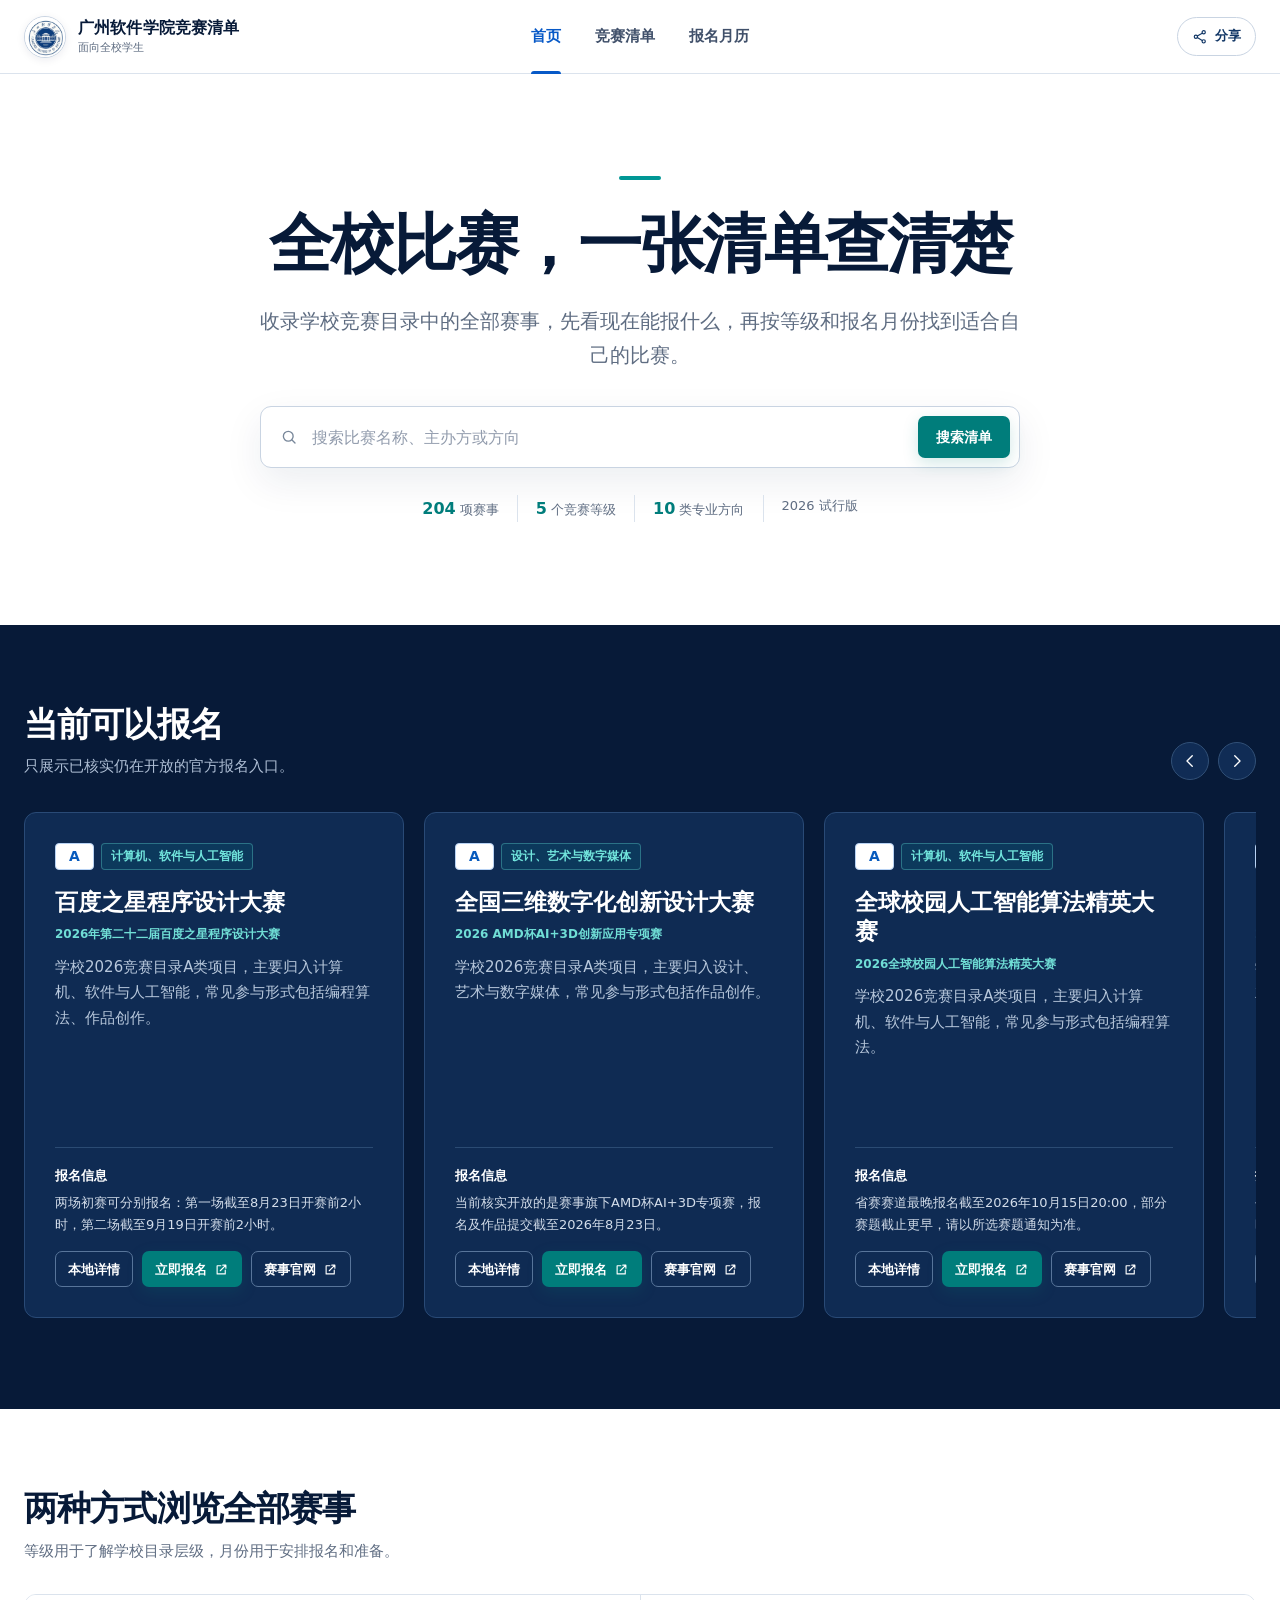
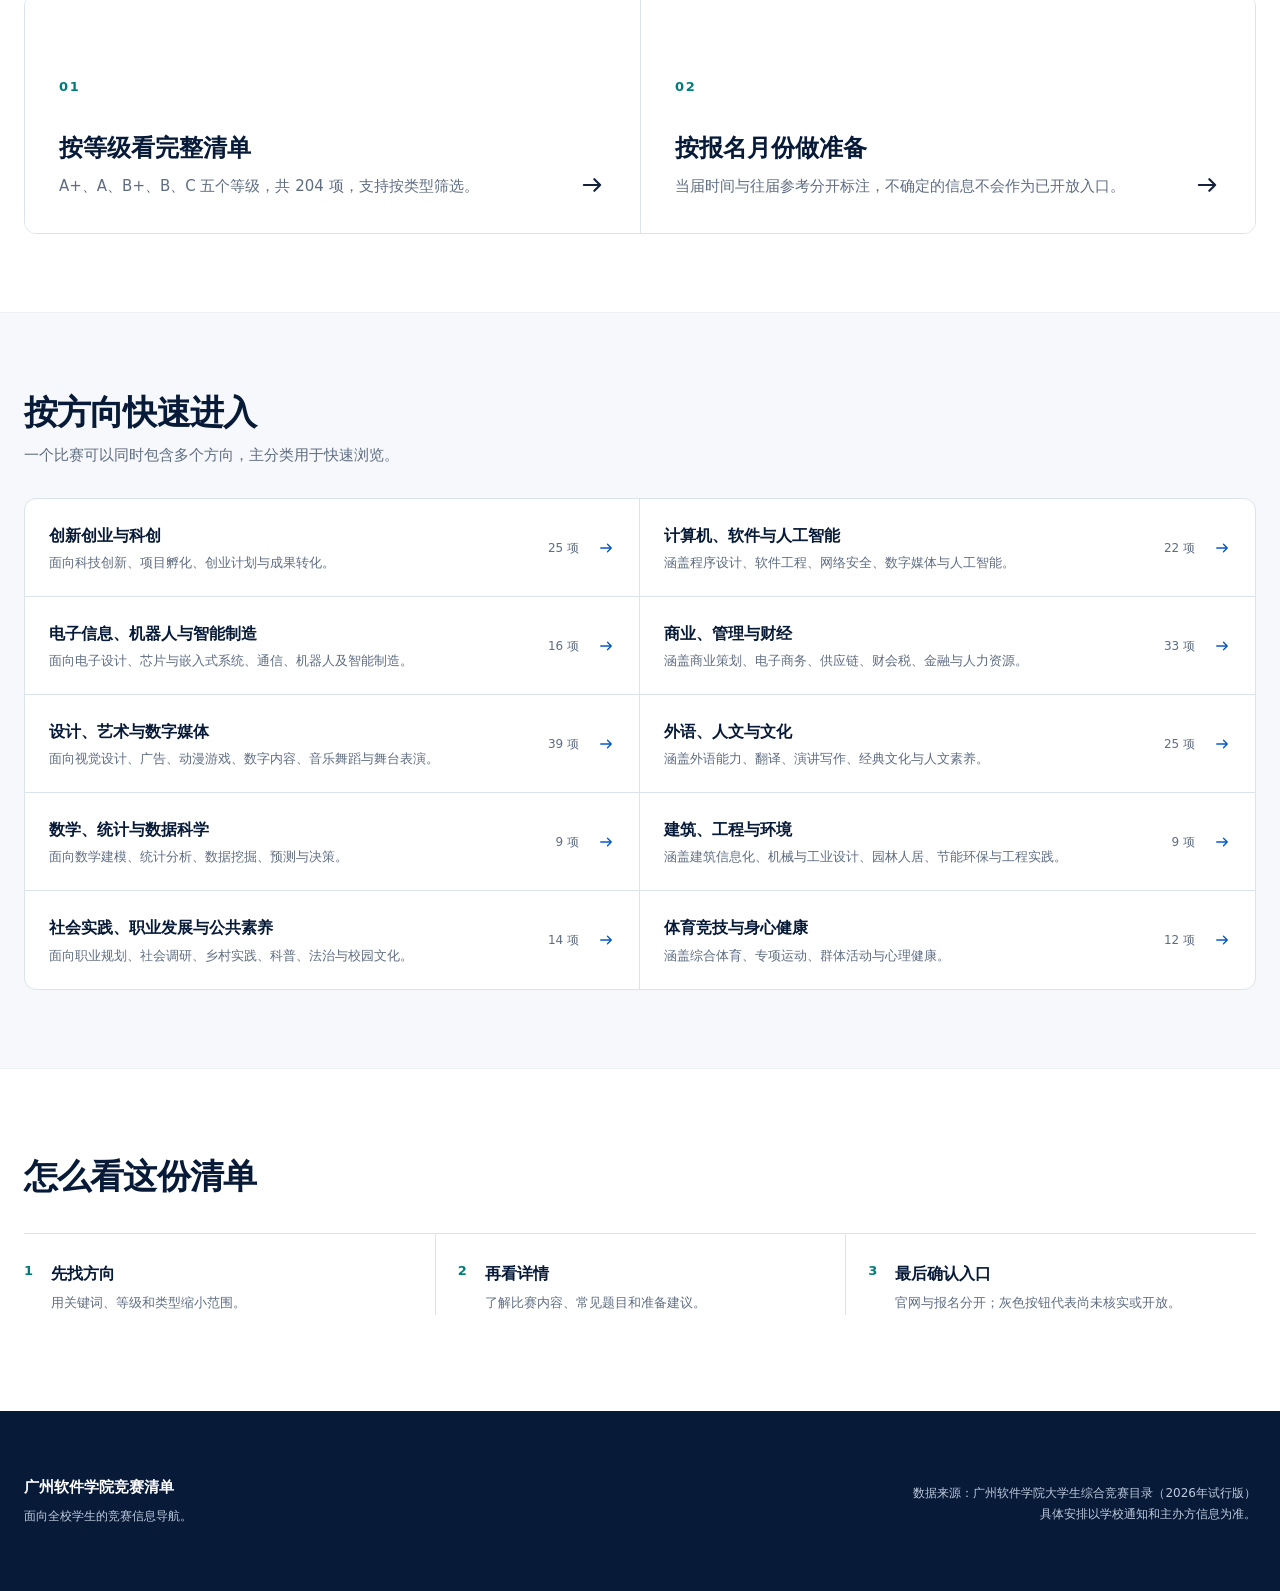
==== commit 6ccb2eaa: "fix: use school emblem in site header" ====
--- a/site/index.html
+++ b/site/index.html
@@ -20,7 +20,7 @@
     <div class="shell header-inner">
       <a class="brand" href="index.html" aria-label="返回首页">
         <span class="brand-mark" aria-hidden="true">
-          <svg viewBox="0 0 24 24"><path d="M6 3.5h9.5L19 7v13.5H6z"/><path d="M15 3.5V7h4M9 11h7M9 15h7"/></svg>
+          <img src="assets/gzist-emblem.png" alt="">
         </span>
         <span class="brand-copy"><strong>广州软件学院竞赛清单</strong><small>面向全校学生</small></span>
       </a>
--- a/site/styles.css
+++ b/site/styles.css
@@ -147,16 +147,25 @@
 }
 
 .brand-mark {
-  width: 38px;
-  height: 38px;
+  width: 42px;
+  height: 42px;
   display: grid;
   place-items: center;
-  color: white;
-  background: var(--navy-950);
+  overflow: hidden;
+  background: white;
+  border: 1px solid var(--line-strong);
   border-radius: 50%;
-}
-
-.brand-mark svg { width: 21px; height: 21px; }
+  box-shadow: 0 2px 8px rgba(7, 27, 61, 0.08);
+}
+
+.brand-mark img {
+  width: 100%;
+  height: 100%;
+  min-width: 0;
+  min-height: 0;
+  display: block;
+  object-fit: cover;
+}
 
 .brand-copy { display: grid; line-height: 1.25; }
 .brand-copy strong { font-size: 16px; letter-spacing: 0.01em; }
@@ -833,7 +842,7 @@
   .shell { width: min(calc(100% - 32px), var(--shell)); }
   .site-header { height: 66px; }
   .header-inner { grid-template-columns: 1fr auto auto; gap: 8px; }
-  .brand-mark { width: 34px; height: 34px; }
+  .brand-mark { width: 36px; height: 36px; }
   .brand-copy strong { font-size: 14px; }
   .brand-copy small { display: none; }
   .nav-toggle { display: inline-grid !important; grid-column: 2; }
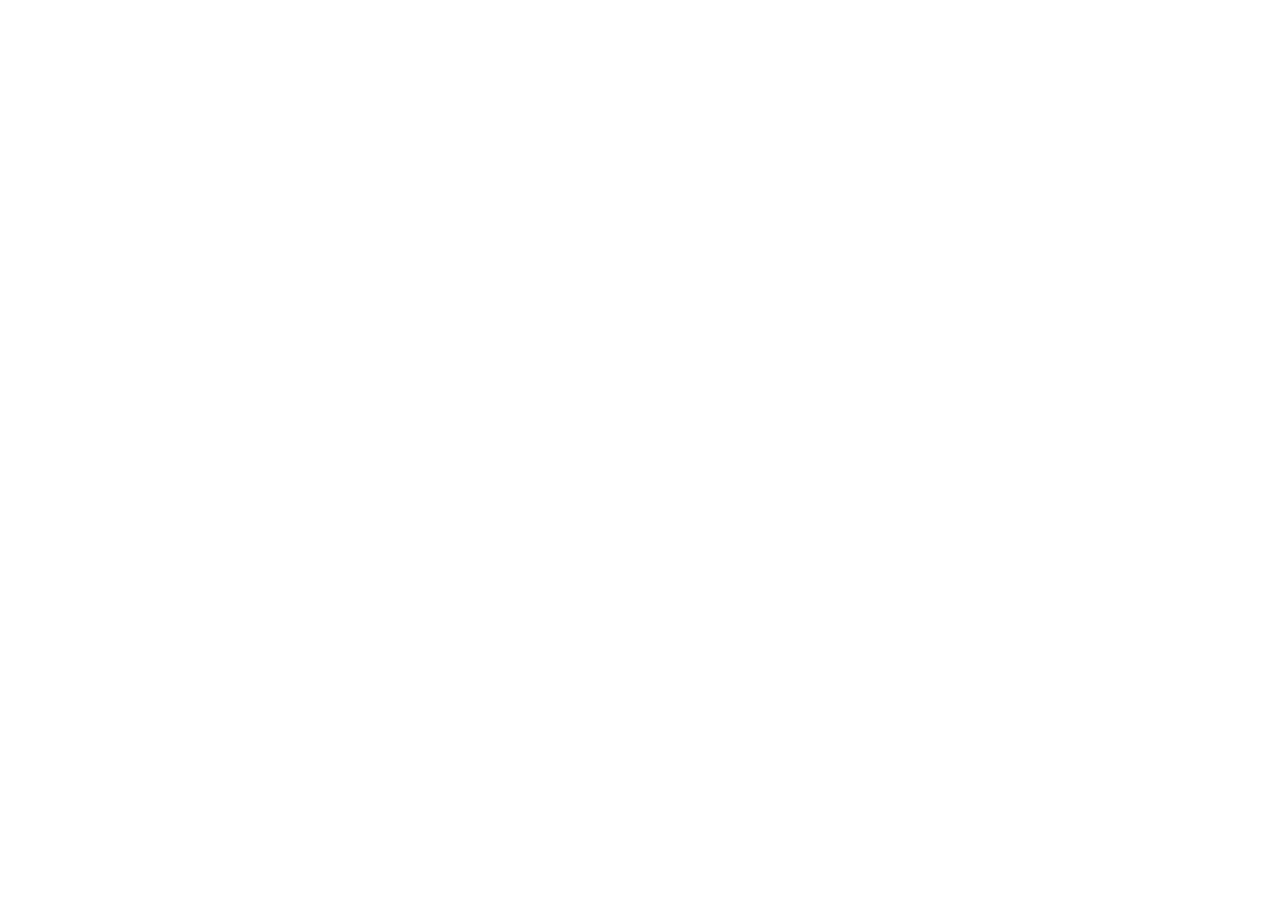
==== commit 3d1d2ba9: "迁移旧站到 GZUS 新地址" ====
--- a/site/index.html
+++ b/site/index.html
@@ -3,121 +3,35 @@
 <head>
   <meta charset="utf-8">
   <meta name="viewport" content="width=device-width, initial-scale=1">
+  <meta name="robots" content="noindex,follow">
+  <meta http-equiv="refresh" content="1; url=https://jianfeng777.github.io/gzus-competition-guide/">
+  <link rel="canonical" href="https://jianfeng777.github.io/gzus-competition-guide/">
   <meta name="theme-color" content="#071b3d">
-  <meta name="description" content="广州软件学院全校竞赛清单：查看当前可报名赛事、按等级浏览完整目录，并按报名月份提前准备。">
-  <meta property="og:type" content="website">
-  <meta property="og:title" content="广州软件学院竞赛清单">
-  <meta property="og:description" content="全校比赛，一张清单查清楚。">
-  <meta property="og:url" content="https://jianfeng777.github.io/gzist-competition-guide/">
-  <link rel="canonical" href="https://jianfeng777.github.io/gzist-competition-guide/">
-  <link rel="icon" href="assets/favicon.svg" type="image/svg+xml">
-  <link rel="stylesheet" href="styles.css">
-  <title>广州软件学院竞赛清单</title>
+  <title>网站已迁移｜广州软件学院竞赛清单</title>
+  <style>
+    :root { color-scheme: light; font-family: -apple-system, BlinkMacSystemFont, "Segoe UI", "PingFang SC", "Microsoft YaHei", sans-serif; }
+    body { margin: 0; min-height: 100vh; display: grid; place-items: center; background: #f4f7fb; color: #102341; }
+    main { width: min(560px, calc(100% - 40px)); padding: 40px; border: 1px solid #dbe4f0; border-radius: 24px; background: #fff; box-shadow: 0 18px 45px rgba(18, 50, 89, .10); text-align: center; }
+    .mark { width: 48px; height: 48px; margin: 0 auto 18px; display: grid; place-items: center; border-radius: 14px; background: #0b4a88; color: #fff; font-weight: 800; letter-spacing: .04em; }
+    h1 { margin: 0 0 12px; font-size: clamp(26px, 5vw, 36px); }
+    p { margin: 0 0 24px; line-height: 1.75; color: #53647c; }
+    a { display: inline-block; padding: 12px 20px; border-radius: 999px; background: #0b4a88; color: #fff; font-weight: 700; text-decoration: none; }
+  </style>
+  <script>
+    (() => {
+      const target = new URL("https://jianfeng777.github.io/gzus-competition-guide/");
+      target.search = window.location.search;
+      target.hash = window.location.hash;
+      window.location.replace(target.href);
+    })();
+  </script>
 </head>
-<body data-page="home">
-  <a class="skip-link" href="#main-content">跳到主要内容</a>
-  <header class="site-header">
-    <div class="shell header-inner">
-      <a class="brand" href="index.html" aria-label="返回首页">
-        <span class="brand-mark" aria-hidden="true">
-          <img src="assets/gzist-emblem.png" alt="">
-        </span>
-        <span class="brand-copy"><strong>广州软件学院竞赛清单</strong><small>面向全校学生</small></span>
-      </a>
-      <button class="nav-toggle icon-button" type="button" aria-expanded="false" aria-controls="primary-nav">
-        <span class="sr-only">打开导航</span>
-        <svg viewBox="0 0 24 24" aria-hidden="true"><path d="M4 7h16M4 12h16M4 17h16"/></svg>
-      </button>
-      <nav class="primary-nav" id="primary-nav" aria-label="主导航">
-        <a href="index.html" data-nav="home">首页</a>
-        <a href="competitions.html" data-nav="competitions">竞赛清单</a>
-        <a href="calendar.html" data-nav="calendar">报名月历</a>
-      </nav>
-      <button class="share-button" id="share-button" type="button">
-        <svg viewBox="0 0 24 24" aria-hidden="true"><circle cx="18" cy="5" r="2.5"/><circle cx="6" cy="12" r="2.5"/><circle cx="18" cy="19" r="2.5"/><path d="m8.2 10.8 7.5-4.4M8.2 13.2l7.5 4.4"/></svg>
-        <span>分享</span>
-      </button>
-    </div>
-  </header>
-
-  <main id="main-content">
-    <section class="home-hero shell" aria-labelledby="hero-title">
-      <h1 id="hero-title">全校比赛，一张清单查清楚</h1>
-      <p>收录学校竞赛目录中的全部赛事，先看现在能报什么，再按等级和报名月份找到适合自己的比赛。</p>
-      <form class="hero-search" id="home-search-form" role="search">
-        <svg viewBox="0 0 24 24" aria-hidden="true"><circle cx="11" cy="11" r="6.5"/><path d="m16 16 4 4"/></svg>
-        <label class="sr-only" for="home-search-input">搜索比赛</label>
-        <input id="home-search-input" type="search" placeholder="搜索比赛名称、主办方或方向" autocomplete="off">
-        <button class="button button-primary" type="submit">搜索清单</button>
-      </form>
-      <div class="catalog-facts" aria-label="清单概况">
-        <span><strong id="catalog-count">204</strong> 项赛事</span>
-        <span><strong>5</strong> 个竞赛等级</span>
-        <span><strong id="category-count">10</strong> 类专业方向</span>
-        <span id="edition-label">2026 试行版</span>
-      </div>
-    </section>
-
-    <section class="section current-section" aria-labelledby="open-title">
-      <div class="shell">
-        <div class="section-heading">
-          <div><h2 id="open-title">当前可以报名</h2><p>只展示已核实仍在开放的官方报名入口。</p></div>
-          <div class="carousel-controls" aria-label="切换当前可报名赛事">
-            <button class="icon-button" id="carousel-prev" type="button"><span class="sr-only">上一项</span><svg viewBox="0 0 24 24" aria-hidden="true"><path d="m15 5-7 7 7 7"/></svg></button>
-            <button class="icon-button" id="carousel-next" type="button"><span class="sr-only">下一项</span><svg viewBox="0 0 24 24" aria-hidden="true"><path d="m9 5 7 7-7 7"/></svg></button>
-          </div>
-        </div>
-        <div class="open-carousel" id="open-carousel" aria-live="polite"></div>
-        <div class="empty-inline" id="open-empty" hidden>
-          <strong>暂未核实到当前仍开放的报名入口</strong>
-          <p>可以先浏览完整清单或报名月历，等待学校及主办方发布新通知。</p>
-        </div>
-      </div>
-    </section>
-
-    <section class="section shell" aria-labelledby="browse-title">
-      <div class="section-heading">
-        <div><h2 id="browse-title">两种方式浏览全部赛事</h2><p>等级用于了解学校目录层级，月份用于安排报名和准备。</p></div>
-      </div>
-      <div class="browse-entries">
-        <a class="browse-entry" href="competitions.html">
-          <div><span class="entry-index">01</span><h3>按等级看完整清单</h3><p>A+、A、B+、B、C 五个等级，共 204 项，支持按类型筛选。</p></div>
-          <svg viewBox="0 0 24 24" aria-hidden="true"><path d="M5 12h14M14 7l5 5-5 5"/></svg>
-        </a>
-        <a class="browse-entry" href="calendar.html">
-          <div><span class="entry-index">02</span><h3>按报名月份做准备</h3><p>当届时间与往届参考分开标注，不确定的信息不会作为已开放入口。</p></div>
-          <svg viewBox="0 0 24 24" aria-hidden="true"><path d="M5 12h14M14 7l5 5-5 5"/></svg>
-        </a>
-      </div>
-    </section>
-
-    <section class="section section-muted" aria-labelledby="category-title">
-      <div class="shell">
-        <div class="section-heading"><div><h2 id="category-title">按方向快速进入</h2><p>一个比赛可以同时包含多个方向，主分类用于快速浏览。</p></div></div>
-        <div class="category-directory" id="home-category-list"></div>
-      </div>
-    </section>
-
-    <section class="section shell usage-section" aria-labelledby="usage-title">
-      <h2 id="usage-title">怎么看这份清单</h2>
-      <ol class="usage-steps">
-        <li><span>1</span><div><strong>先找方向</strong><p>用关键词、等级和类型缩小范围。</p></div></li>
-        <li><span>2</span><div><strong>再看详情</strong><p>了解比赛内容、常见题目和准备建议。</p></div></li>
-        <li><span>3</span><div><strong>最后确认入口</strong><p>官网与报名分开；灰色按钮代表尚未核实或开放。</p></div></li>
-      </ol>
-    </section>
+<body>
+  <main>
+    <div class="mark" aria-hidden="true">GZUS</div>
+    <h1>网站已迁移</h1>
+    <p>广州软件学院竞赛清单已使用 GZUS 新名称。正在为你打开新首页，原有查询条件会继续保留。</p>
+    <a href="https://jianfeng777.github.io/gzus-competition-guide/">立即前往新网站</a>
   </main>
-
-  <footer class="site-footer">
-    <div class="shell footer-inner">
-      <div><strong>广州软件学院竞赛清单</strong><p>面向全校学生的竞赛信息导航。</p></div>
-      <p>数据来源：广州软件学院大学生综合竞赛目录（2026年试行版）<br>具体安排以学校通知和主办方信息为准。</p>
-    </div>
-  </footer>
-  <div class="toast" id="toast" role="status" aria-live="polite"></div>
-  <noscript><p class="noscript">请启用 JavaScript 以查看当前报名与分类统计。</p></noscript>
-  <script src="data.js"></script>
-  <script src="site.js"></script>
-  <script src="home.js"></script>
 </body>
 </html>
